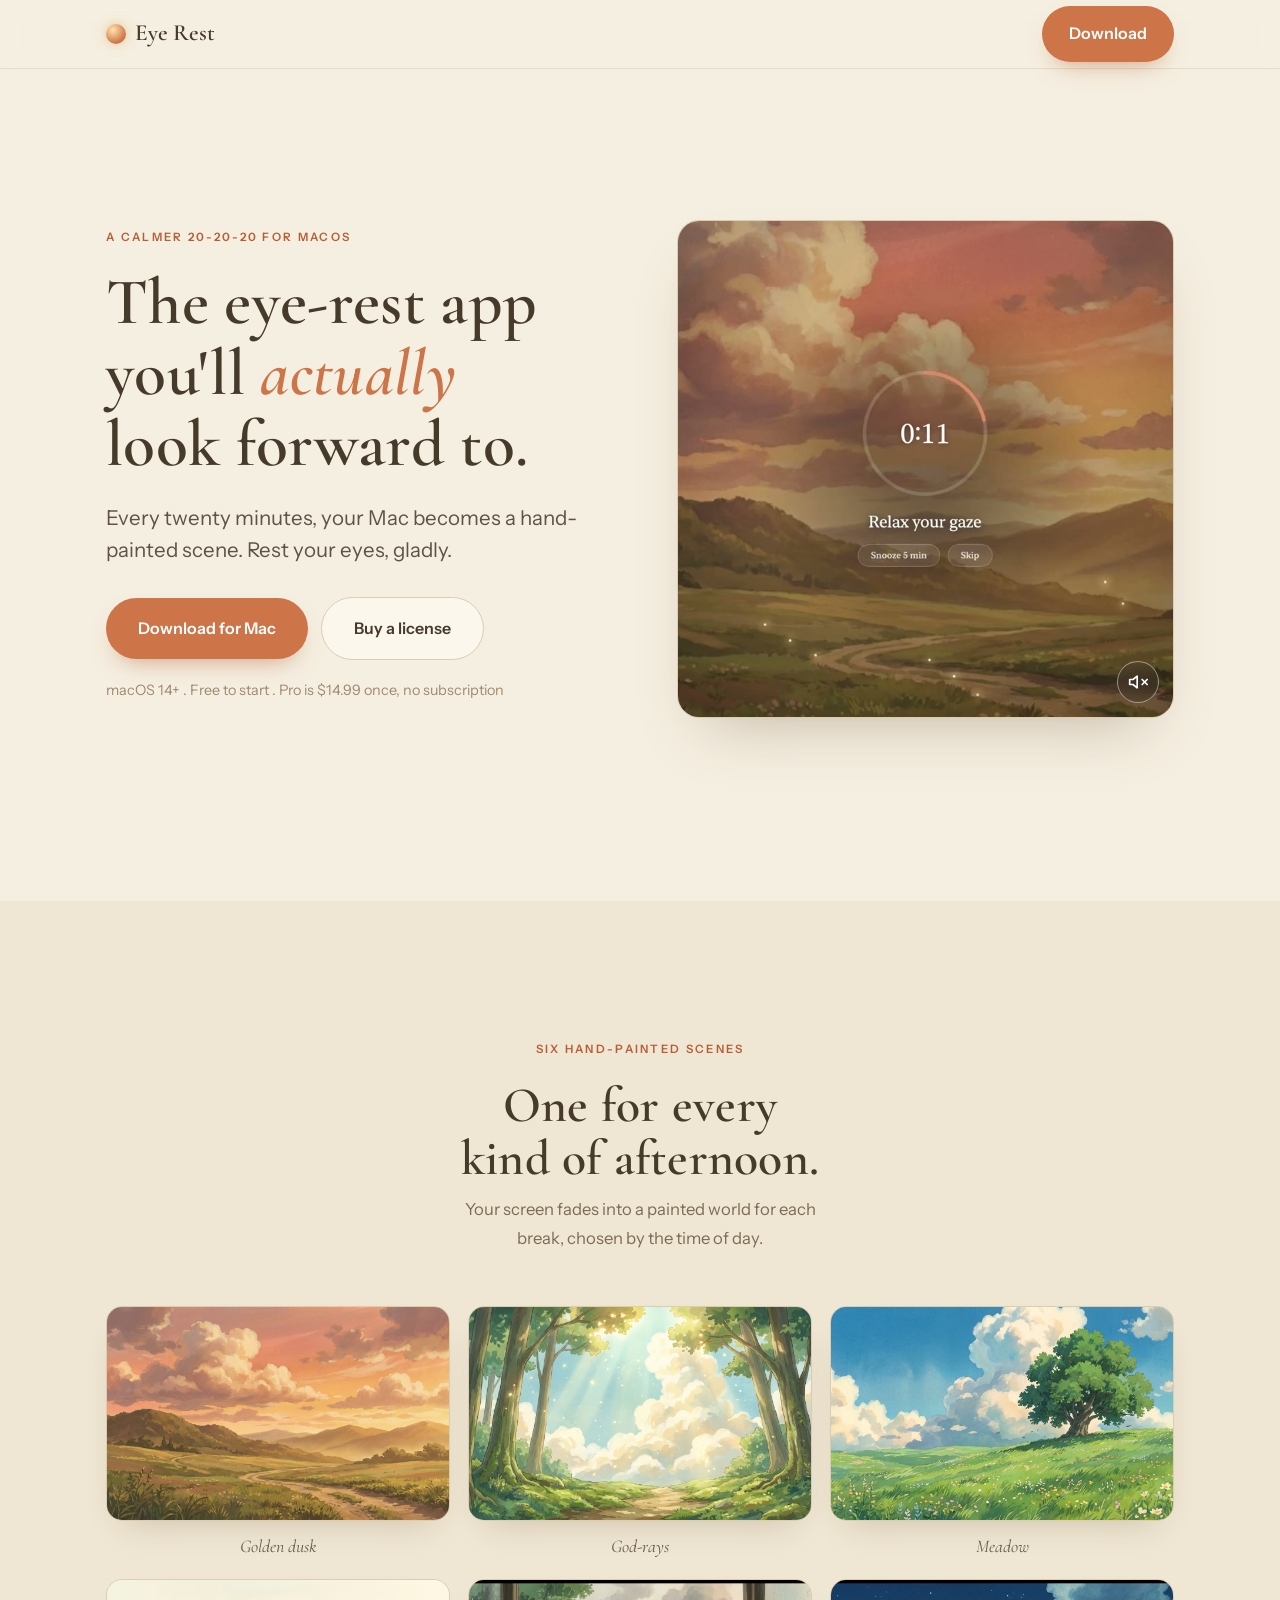
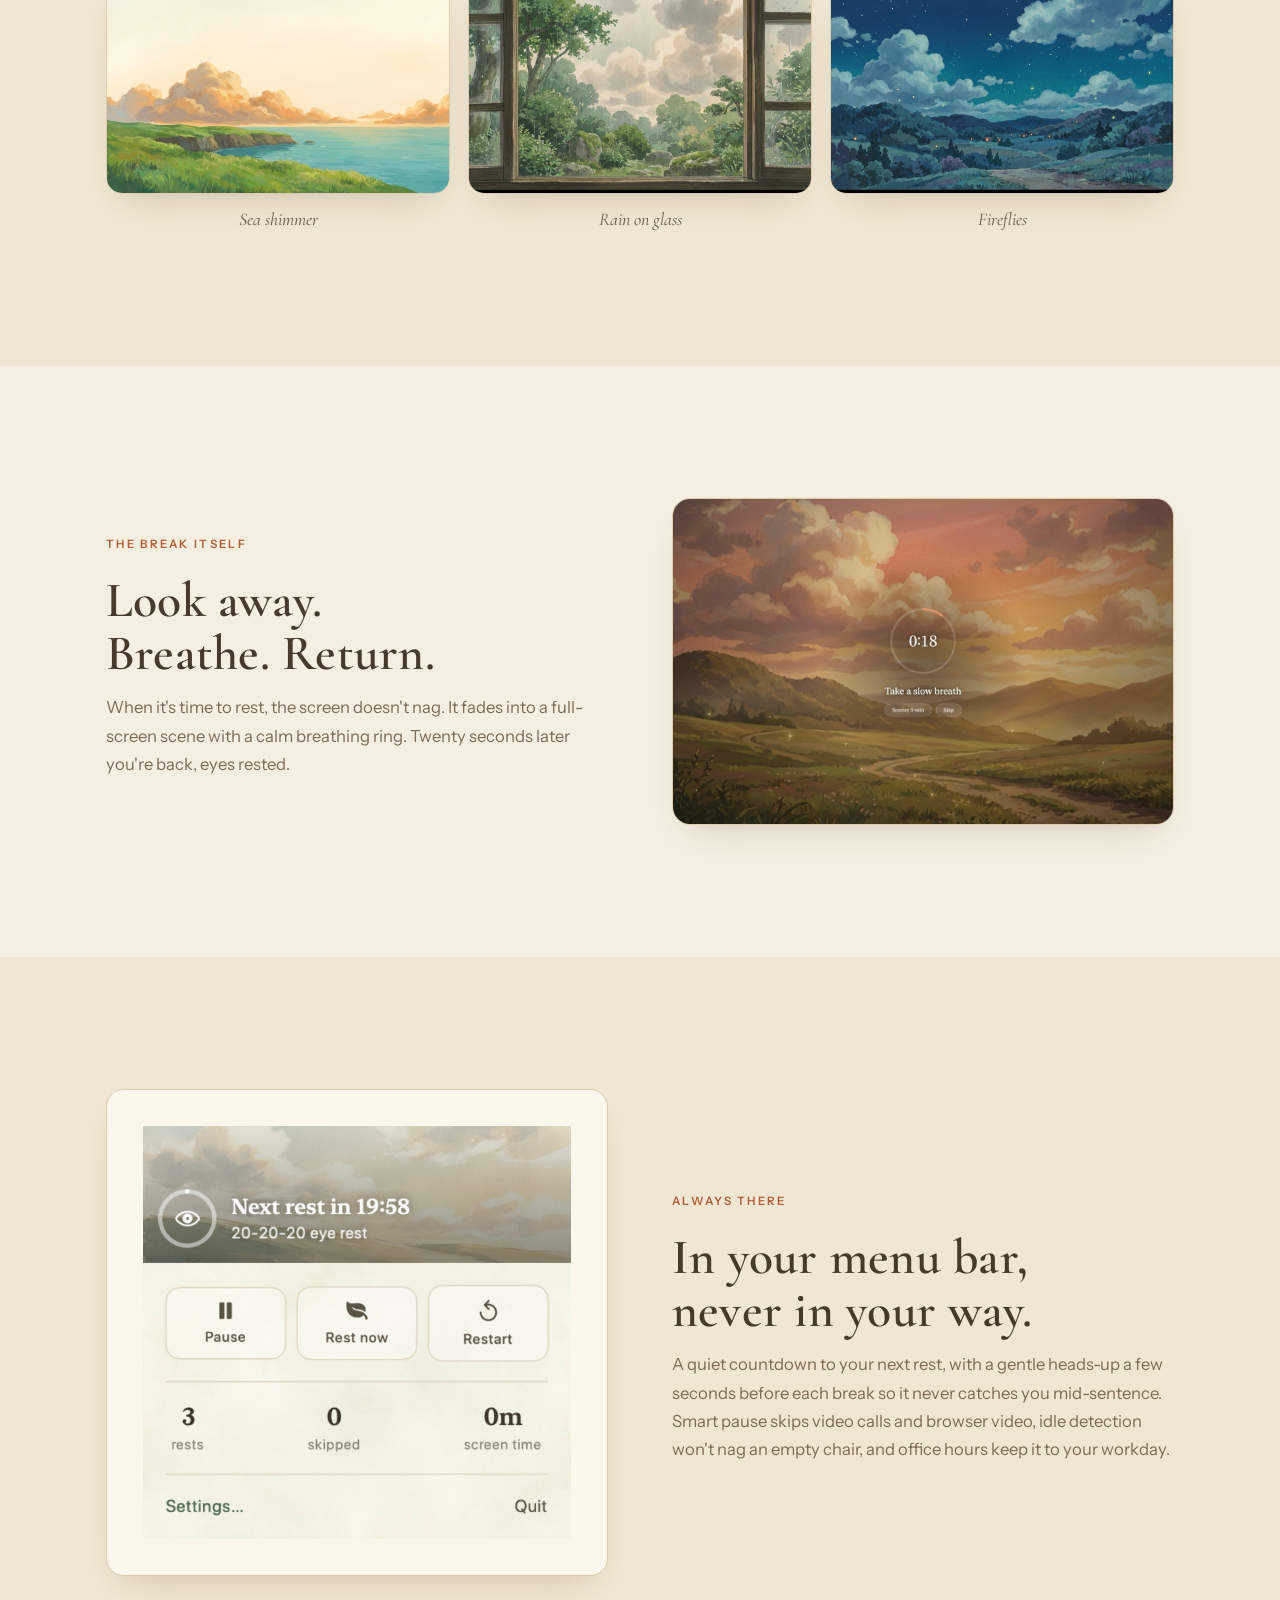
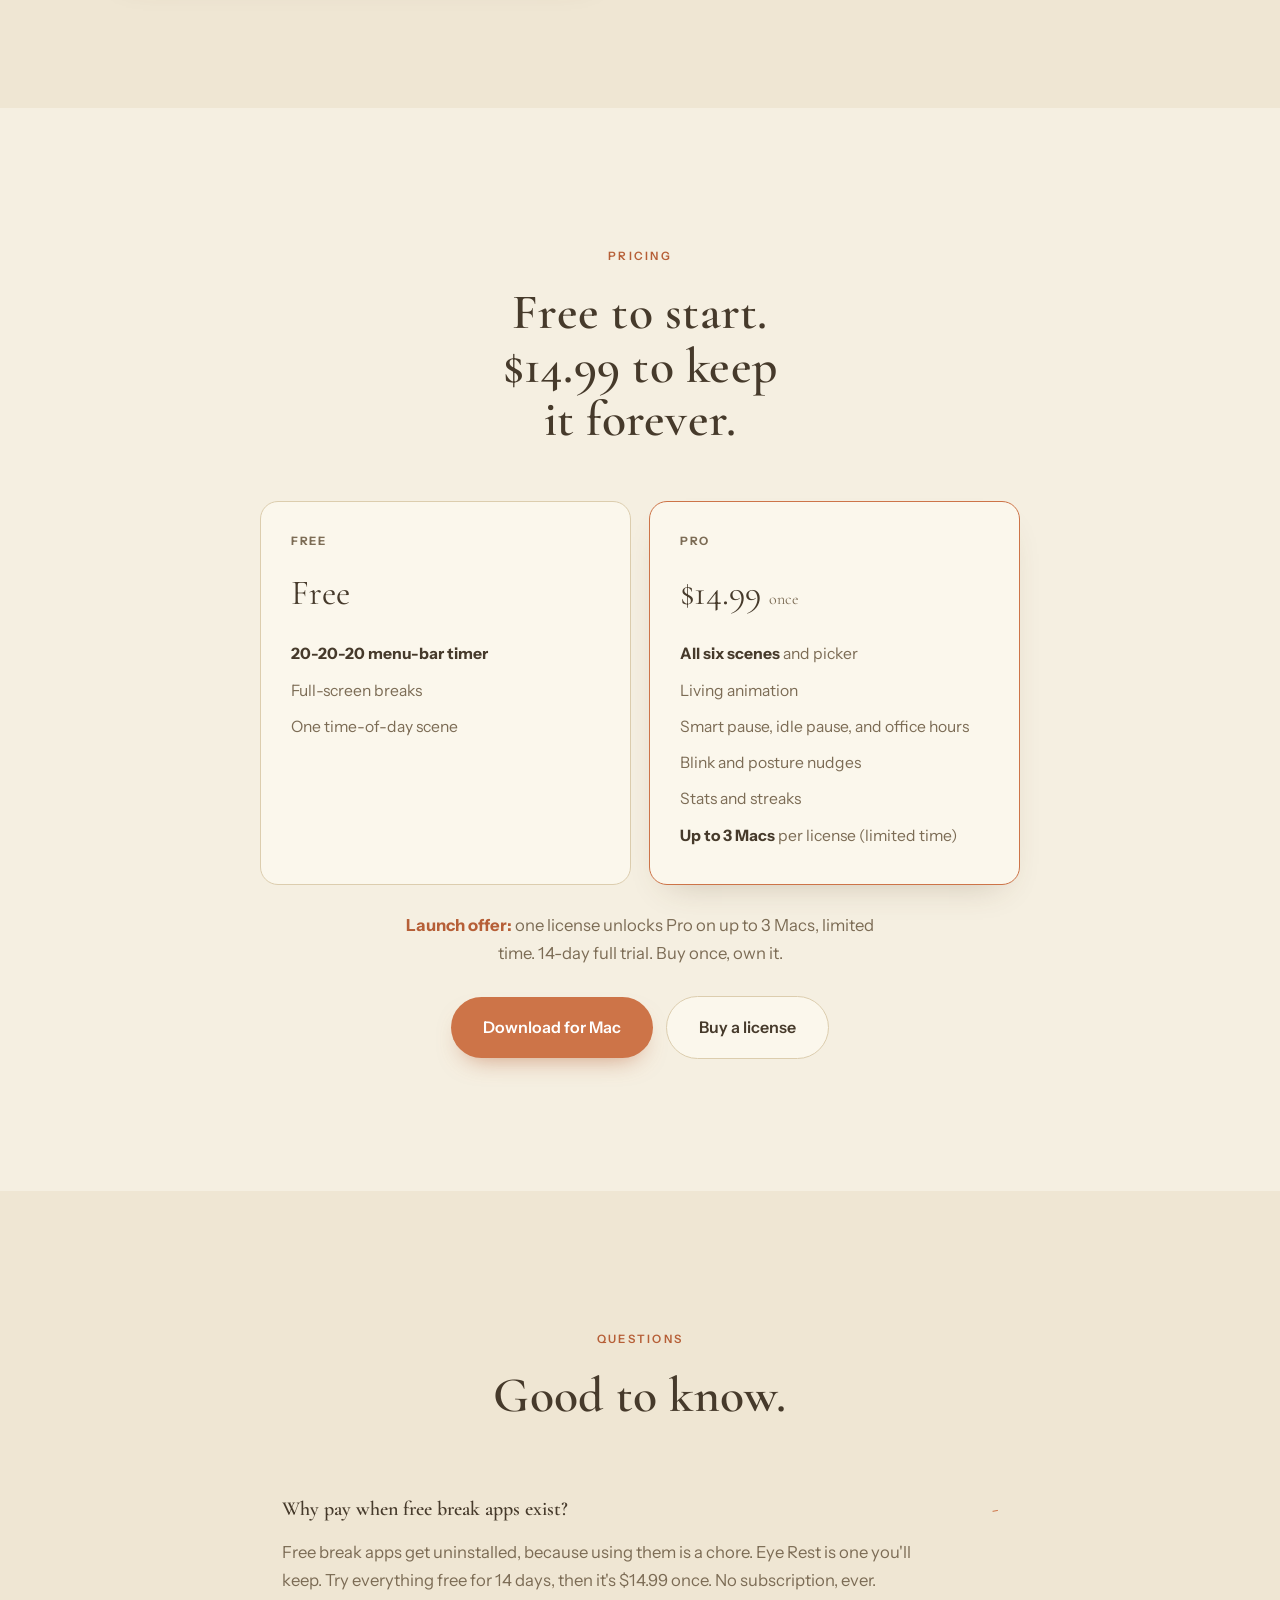
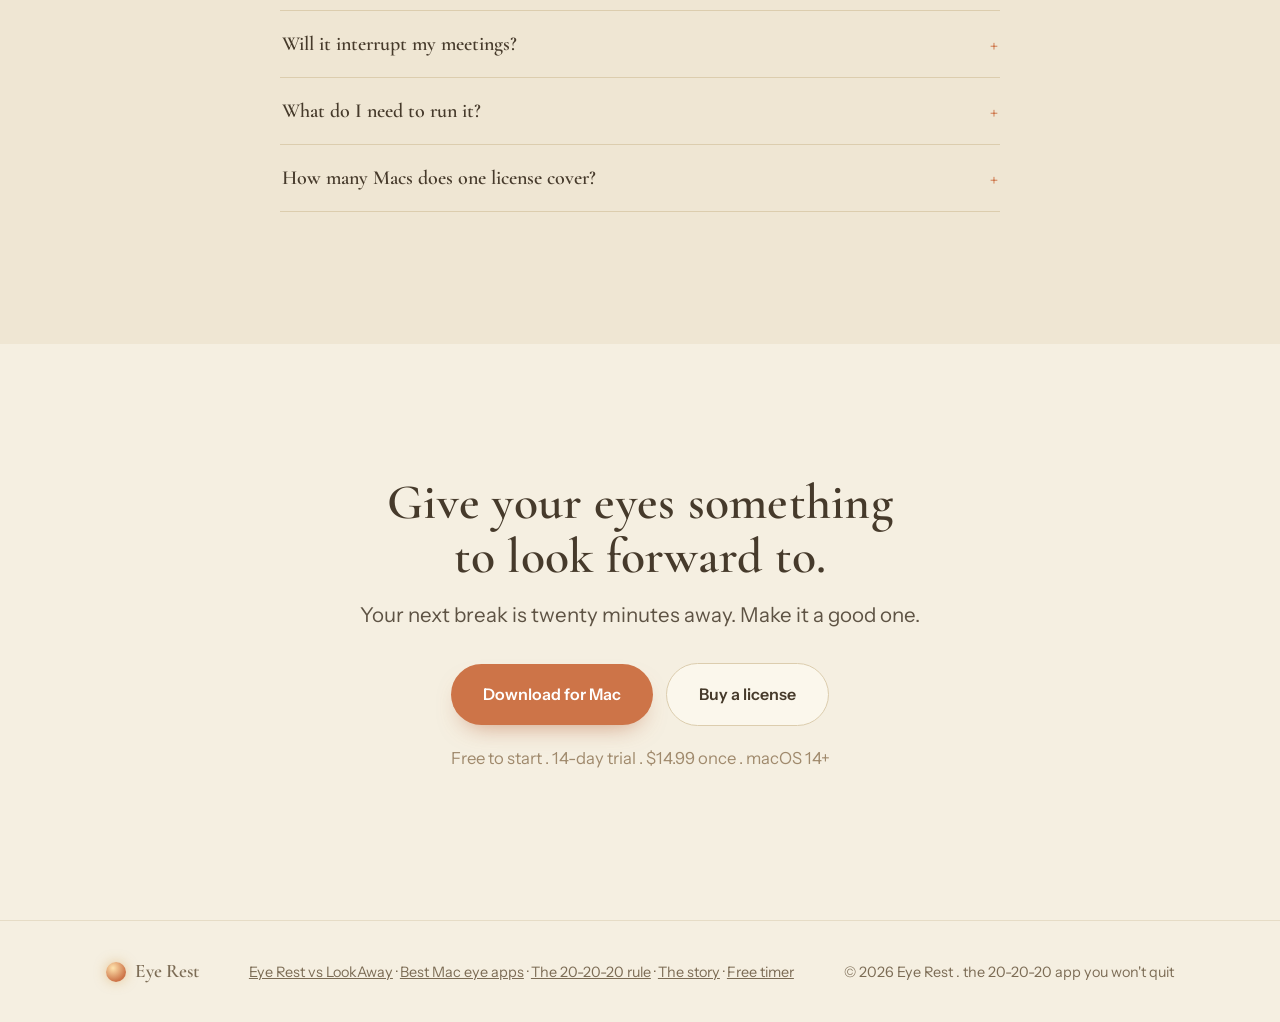
==== index.html @ 4c6e3a10 "Analytics: use Cloudflare edge-injected Web Analytics (drop manual beacon) eyesrest.app is proxied t" ====
<!doctype html>
<html lang="en">
<head>
<meta charset="utf-8">
<meta name="viewport" content="width=device-width, initial-scale=1">
<title>Eye Rest, a hand-painted eye-rest app for Mac</title>
<meta name="description" content="Eye Rest reminds you to rest your eyes with the 20-20-20 rule, and turns every break into a hand-painted scene you'll actually look forward to. Free to start, $14.99 once, macOS.">
<meta property="og:title" content="Eye Rest, the eye-rest app you'll actually look forward to">
<meta property="og:description" content="20-20-20 breaks that fade your Mac into a hand-painted scene. Free to start, macOS.">
<meta property="og:image" content="https://eyesrest.app/img/og/home.jpg">
<meta property="og:url" content="https://eyesrest.app/">
<meta property="og:type" content="website">
<link rel="canonical" href="https://eyesrest.app/">
<meta name="twitter:card" content="summary_large_image">
<meta name="twitter:title" content="Eye Rest, the eye-rest app you'll actually look forward to">
<meta name="twitter:description" content="20-20-20 breaks that fade your Mac into a hand-painted scene. Free to start, macOS.">
<meta name="twitter:image" content="https://eyesrest.app/img/og/home.jpg">
<meta name="theme-color" content="#f5efe1">
<link rel="icon" href="img/icon.jpg">
<link rel="preconnect" href="https://fonts.googleapis.com">
<link rel="preconnect" href="https://fonts.gstatic.com" crossorigin>
<link href="https://fonts.googleapis.com/css2?family=Cormorant+Garamond:ital,wght@0,500;0,600;1,500;1,600&family=Instrument+Sans:wght@400;500;600&display=swap" rel="stylesheet">
<script type="application/ld+json">
{
  "@context": "https://schema.org",
  "@type": "SoftwareApplication",
  "name": "Eye Rest",
  "applicationCategory": "HealthApplication",
  "operatingSystem": "macOS 14.0",
  "description": "A hand-painted macOS menu-bar app that enforces the 20-20-20 eye-rest rule with full-screen painterly break scenes.",
  "url": "https://eyesrest.app/",
  "image": "https://eyesrest.app/img/hero-cozy-coast.jpg",
  "offers": { "@type": "Offer", "price": "14.99", "priceCurrency": "USD" }
}
</script>
<script type="application/ld+json">
{
  "@context": "https://schema.org",
  "@type": "FAQPage",
  "mainEntity": [
    { "@type": "Question", "name": "Why pay when free break apps exist?", "acceptedAnswer": { "@type": "Answer", "text": "Free break apps get uninstalled, because using them is a chore. Eye Rest is one you'll keep. Try everything free for 14 days, then it's $14.99 once. No subscription, ever." } },
    { "@type": "Question", "name": "Will it interrupt my meetings?", "acceptedAnswer": { "@type": "Answer", "text": "No. A few seconds before any break you get a small heads-up, so you can finish your thought, skip, or snooze. Smart pause also skips your breaks during video calls and browser video, idle detection won't nag when you step away, and office hours keep it to your workday." } },
    { "@type": "Question", "name": "What do I need to run it?", "acceptedAnswer": { "@type": "Answer", "text": "macOS 14 or later. Eye Rest lives quietly in your menu bar." } },
    { "@type": "Question", "name": "How many Macs does one license cover?", "acceptedAnswer": { "@type": "Answer", "text": "Up to 3 Macs during the launch offer. You can free a seat any time from inside the app or your account." } }
  ]
}
</script>
<style>
/* Warm Studio-Ghibli storybook. Committed single light theme. Accent: terracotta. */
:root{
  --paper:#f5efe1; --paper-2:#efe6d3; --card:#fbf7ec;
  --ink:#463a2b; --ink-soft:#7c6c55; --faint:#a08a6d;
  --terra:#cd7448; --terra-2:#b65f37; --sage:#7f9a68; --gold:#d7a04d;
  --line:#e6dcc6; --line-2:#dccdae;
  --shadow:0 30px 60px -30px rgba(93,66,36,.35);
  --shadow-sm:0 16px 34px -20px rgba(93,66,36,.30);
  --ease:cubic-bezier(.22,.7,.28,1);
  --display:"Cormorant Garamond",Georgia,serif;
  --sans:"Instrument Sans",-apple-system,ui-sans-serif,system-ui,sans-serif;
}
*{box-sizing:border-box}
html{scroll-behavior:smooth}
body{margin:0;background:var(--paper);color:var(--ink);font-family:var(--sans);
  font-size:1.04rem;line-height:1.7;-webkit-font-smoothing:antialiased;overflow-x:hidden}
h1,h2,h3{font-family:var(--display);font-weight:600;line-height:1.08;margin:0;letter-spacing:.005em;text-wrap:balance}
h1{font-size:clamp(2.6rem,5.2vw,4.1rem)}
h2{font-size:clamp(2.1rem,4vw,3.1rem)}
h3{font-size:1.4rem;font-weight:600}
p{margin:0 0 1em;color:var(--ink-soft);max-width:60ch}
a{color:inherit}
.it{font-style:italic;color:var(--terra)}
:focus-visible{outline:2px solid var(--terra);outline-offset:3px;border-radius:8px}
.wrap{max-width:1180px;margin:0 auto;padding:0 clamp(22px,5vw,56px)}
section{padding:clamp(72px,11vw,132px) 0;position:relative}
.eyebrow{font-family:var(--sans);text-transform:uppercase;letter-spacing:.2em;font-size:.72rem;
  font-weight:600;color:var(--terra-2);margin-bottom:1.2rem;display:inline-block}
.lead{font-size:clamp(1.1rem,1.6vw,1.3rem);color:var(--ink);opacity:.86;line-height:1.55}
/* buttons */
.btn{display:inline-flex;align-items:center;justify-content:center;font-family:var(--sans);
  font-weight:600;font-size:1rem;white-space:nowrap;text-decoration:none;border:none;cursor:pointer;
  padding:.9rem 1.7rem;border-radius:100px;transition:transform .3s var(--ease),box-shadow .3s var(--ease),background .25s}
.btn.primary{background:var(--terra);color:#fff;box-shadow:0 12px 24px -12px rgba(182,95,55,.6)}
.btn.primary:hover{transform:translateY(-2px);background:var(--terra-2)}
.btn.ghost{background:var(--card);color:var(--ink);border:1.5px solid var(--line-2)}
.btn.ghost:hover{transform:translateY(-2px);border-color:var(--terra)}
.btn.big{padding:1.05rem 2rem}
.cta-row{display:flex;gap:.8rem;flex-wrap:wrap;align-items:center}
/* nav */
nav{position:sticky;top:0;z-index:50;background:color-mix(in srgb,var(--paper) 88%,transparent);
  backdrop-filter:blur(8px);border-bottom:1px solid var(--line)}
nav .wrap{display:flex;align-items:center;justify-content:space-between;height:68px}
.brand{font-family:var(--display);font-weight:600;font-size:1.45rem;display:flex;gap:.55rem;align-items:center;text-decoration:none}
.orb{width:20px;height:20px;border-radius:50%;flex:none;background:radial-gradient(circle at 35% 30%,#ffe3ad,var(--terra) 70%);box-shadow:0 0 12px rgba(215,160,77,.5)}
/* hero split */
.hero .wrap{display:grid;grid-template-columns:1.02fr 1fr;gap:clamp(32px,5vw,64px);align-items:center;
  min-height:calc(100dvh - 68px);padding-top:clamp(24px,4vw,40px);padding-bottom:clamp(40px,6vw,72px)}
.hero h1{margin-bottom:.2em}
.hero .lead{margin:1.4rem 0 2rem;max-width:36ch}
.hero-art{border-radius:22px;overflow:hidden;box-shadow:var(--shadow);border:1px solid var(--line-2);aspect-ratio:1/1;position:relative}
.hero-art img,.hero-art video{width:100%;height:100%;object-fit:cover;display:block}
.hero-art .hero-poster{position:absolute;inset:0;z-index:2;pointer-events:none;transition:opacity .4s ease}
.hero-art.playing .hero-poster{opacity:0}
@media (prefers-reduced-motion:reduce){.hero-art .hero-poster{transition:none}}
.snd{position:absolute;right:14px;bottom:14px;z-index:3;width:42px;height:42px;border-radius:50%;border:1px solid rgba(255,255,255,.45);background:rgba(70,58,43,.42);backdrop-filter:blur(6px);color:#fff;display:flex;align-items:center;justify-content:center;cursor:pointer;transition:background .25s var(--ease),transform .25s var(--ease)}
.snd:hover{background:rgba(70,58,43,.72);transform:translateY(-1px)}
.snd[aria-pressed="true"]{background:var(--terra);border-color:var(--terra)}
.eq{position:relative;display:flex;align-items:center;gap:3px;height:18px}
.eq i{width:3px;height:11px;background:currentColor;border-radius:2px}
.snd.playing .eq i{animation:eq .9s ease-in-out infinite}
.snd.playing .eq i:nth-child(2){animation-delay:.18s}
.snd.playing .eq i:nth-child(3){animation-delay:.36s}
.snd.playing .eq i:nth-child(4){animation-delay:.12s}
.snd:not(.playing) .eq{display:none}
.muted-ico{display:none;width:20px;height:20px}
.snd:not(.playing) .muted-ico{display:block}
@keyframes eq{0%,100%{height:4px}50%{height:16px}}
@media (prefers-reduced-motion:reduce){.snd.playing .eq i{animation:none;height:10px}}
.hero .note{font-size:.9rem;color:var(--faint);margin-top:1.1rem}
@media (max-width:860px){
  .hero .wrap{grid-template-columns:1fr;min-height:0;text-align:center;padding-top:48px}
  .hero .cta-row{justify-content:center}.hero .lead{margin-inline:auto}
  .hero-art{max-width:520px;margin:6px auto 0;aspect-ratio:1/1}
}
/* soft reveal */
.reveal{transition:opacity .9s var(--ease),transform .9s var(--ease)}
html.js .reveal{opacity:0;transform:translateY(24px)}
html.js .reveal.in{opacity:1;transform:none}
.alt{background:var(--paper-2)}
/* scenes gallery */
.gal-head{text-align:center;max-width:34ch;margin:0 auto clamp(36px,5vw,54px)}
.gallery{display:grid;grid-template-columns:repeat(3,1fr);gap:18px}
.scene{margin:0}
.scene .frame{border-radius:16px;overflow:hidden;aspect-ratio:16/10;box-shadow:var(--shadow-sm);border:1px solid var(--line-2)}
.scene img{width:100%;height:100%;object-fit:cover;display:block;transition:transform 1.1s var(--ease)}
.scene:hover img{transform:scale(1.05)}
.scene figcaption{font-family:var(--display);font-style:italic;font-size:1.12rem;color:var(--ink);opacity:.8;margin-top:.6rem;text-align:center}
@media (max-width:760px){.gallery{grid-template-columns:repeat(2,1fr)}}
@media (max-width:460px){.gallery{grid-template-columns:1fr}}
/* split feature */
.split{display:grid;grid-template-columns:1fr 1fr;gap:clamp(32px,5vw,64px);align-items:center}
.split.rev>div:first-child{order:2}
.feat-art{border-radius:18px;overflow:hidden;box-shadow:var(--shadow-sm);border:1px solid var(--line-2)}
.feat-art img{width:100%;height:auto;display:block}
.feat-art.pad{background:var(--card);padding:clamp(20px,3vw,36px)}
@media (max-width:820px){.split{grid-template-columns:1fr;gap:28px}.split.rev>div:first-child{order:0}}
/* pricing */
.plans{display:grid;grid-template-columns:1fr 1fr;gap:18px;max-width:760px;margin:0 auto}
.plan{background:var(--card);border:1px solid var(--line-2);border-radius:18px;padding:30px}
.plan.pro{border-color:var(--terra);box-shadow:var(--shadow-sm)}
.plan .tag{font-family:var(--sans);text-transform:uppercase;letter-spacing:.14em;font-size:.72rem;font-weight:700;color:var(--ink-soft)}
.plan .amt{font-family:var(--display);font-size:2.2rem;margin:.15em 0 .4em}
.plan ul{list-style:none;padding:0;margin:0;font-size:.98rem}
.plan li{padding:.3rem 0;color:var(--ink-soft)}.plan li b{color:var(--ink)}
.offer{text-align:center;margin:1.6rem auto 0;max-width:44ch;color:var(--ink-soft)}
.offer b{color:var(--terra-2)}
@media (max-width:560px){.plans{grid-template-columns:1fr}}
/* faq */
.faq{max-width:720px;margin:0 auto}
details{border-bottom:1px solid var(--line-2);padding:16px 2px}
summary{cursor:pointer;font-family:var(--display);font-size:1.25rem;font-weight:600;list-style:none;color:var(--ink)}
summary::-webkit-details-marker{display:none}
summary::after{content:"+";float:right;color:var(--terra);font-weight:600}
details[open] summary::after{content:"-"}
details p{margin:.7em 0 0}
/* final + footer */
.final{text-align:center}
.final .wrap{max-width:720px}
footer{border-top:1px solid var(--line);padding:34px 0;color:var(--ink-soft);font-size:.9rem}
footer .wrap{display:flex;justify-content:space-between;flex-wrap:wrap;gap:12px;align-items:center}
.center{text-align:center}
@media (prefers-reduced-motion:reduce){*{transition:none!important;scroll-behavior:auto!important}html.js .reveal{opacity:1;transform:none}}
</style>
<!-- site verification: paste tokens from Google Search Console + Bing Webmaster (URL-prefix, HTML-tag method). -->
<meta name="google-site-verification" content="GSC_TOKEN">
<meta name="msvalidate.01" content="BING_TOKEN">
</head>
<body>
<a class="btn ghost" href="#main" style="position:absolute;left:-9999px;top:8px" onfocus="this.style.left='16px'">Skip to content</a>
<nav><div class="wrap">
  <a class="brand" href="#top"><span class="orb" aria-hidden="true"></span> Eye Rest</a>
  <a class="btn primary" href="#get">Download</a>
</div></nav>

<main id="main">
<header class="hero" id="top"><div class="wrap">
  <div>
    <span class="eyebrow">A calmer 20-20-20 for macOS</span>
    <h1>The eye-rest app you'll <span class="it">actually</span> look forward to.</h1>
    <p class="lead">Every twenty minutes, your Mac becomes a hand-painted scene. Rest your eyes, gladly.</p>
    <div class="cta-row">
      <a class="btn primary big" href="https://github.com/hungranger/eyerest/releases/latest/download/EyeRest.dmg" target="_blank" rel="noopener">Download for Mac</a>
      <a class="btn ghost big" href="https://royvu.lemonsqueezy.com/checkout/buy/02646d40-5f4e-4179-986e-e8c8af4a0b8d" target="_blank" rel="noopener">Buy a license</a>
    </div>
    <p class="note">macOS 14+ . Free to start . Pro is $14.99 once, no subscription</p>
  </div>
  <div class="hero-art"><video id="heroVid" width="1280" height="720" autoplay muted loop playsinline webkit-playsinline preload="auto" aria-label="A hand-painted Eye Rest break scene, gently animated"></video><img class="hero-poster" src="img/meadow-loop-poster.jpg" width="1280" height="720" alt="An Eye Rest break: a hand-painted scene with the rest timer"><script>(function(){try{if(window.matchMedia&&matchMedia('(prefers-reduced-motion: reduce)').matches)return;var s=['meadow','night','dusk'][Math.floor(Math.random()*3)];window.heroScene=s;var p=document.querySelector('.hero-poster');if(p)p.src='img/'+s+'-loop-poster.jpg';var v=document.getElementById('heroVid');v.muted=true;v.defaultMuted=true;v.setAttribute('muted','');v.src='img/'+s+'-loop-720.mp4';}catch(e){}})();</script><button id="sndBtn" class="snd" type="button" aria-pressed="false" aria-label="Play ambient sound"><span class="eq" aria-hidden="true"><i></i><i></i><i></i><i></i></span><svg class="muted-ico" aria-hidden="true" viewBox="0 0 24 24" fill="none" stroke="currentColor" stroke-width="2" stroke-linecap="round" stroke-linejoin="round"><path d="M11 5 6 9H2v6h4l5 4z"/><line x1="23" y1="9" x2="17" y2="15"/><line x1="17" y1="9" x2="23" y2="15"/></svg></button><audio id="heroAud" loop preload="none"></audio></div>
</div></header>

<section class="alt"><div class="wrap">
  <div class="gal-head">
    <span class="eyebrow">Six hand-painted scenes</span>
    <h2>One for every kind of afternoon.</h2>
    <p style="margin-top:.6rem">Your screen fades into a painted world for each break, chosen by the time of day.</p>
  </div>
  <div class="gallery reveal">
    <figure class="scene"><div class="frame"><img src="img/real-dusk.jpg" width="1376" height="768" loading="lazy" alt="Golden dusk over rolling hills"></div><figcaption>Golden dusk</figcaption></figure>
    <figure class="scene"><div class="frame"><img src="img/real-forest.jpg" width="1376" height="768" loading="lazy" alt="Sunbeams through a forest"></div><figcaption>God-rays</figcaption></figure>
    <figure class="scene"><div class="frame"><img src="img/real-meadow.jpg" width="1376" height="768" loading="lazy" alt="A meadow with drifting clouds"></div><figcaption>Meadow</figcaption></figure>
    <figure class="scene"><div class="frame"><img src="img/real-coast.jpg" width="1376" height="768" loading="lazy" alt="Sea shimmer at golden hour"></div><figcaption>Sea shimmer</figcaption></figure>
    <figure class="scene"><div class="frame"><img src="img/real-rain.jpg" width="1376" height="768" loading="lazy" alt="Rain tracing down a window"></div><figcaption>Rain on glass</figcaption></figure>
    <figure class="scene"><div class="frame"><img src="img/real-night.jpg" width="1376" height="768" loading="lazy" alt="Fireflies over a village at night"></div><figcaption>Fireflies</figcaption></figure>
  </div>
</div></section>

<section><div class="wrap split reveal">
  <div>
    <span class="eyebrow">The break itself</span>
    <h2>Look away. Breathe. Return.</h2>
    <p style="margin-top:.8rem">When it's time to rest, the screen doesn't nag. It fades into a full-screen scene with a calm breathing ring. Twenty seconds later you're back, eyes rested.</p>
  </div>
  <div class="feat-art"><img src="img/break-dusk.jpg" width="3024" height="1964" loading="lazy" alt="An Eye Rest break: a painted dusk landscape with a breathing-ring countdown and the words take a slow breath"></div>
</div></section>

<section class="alt"><div class="wrap split rev reveal">
  <div>
    <span class="eyebrow">Always there</span>
    <h2>In your menu bar, never in your way.</h2>
    <p style="margin-top:.8rem">A quiet countdown to your next rest, with a gentle heads-up a few seconds before each break so it never catches you mid-sentence. Smart pause skips video calls and browser video, idle detection won't nag an empty chair, and office hours keep it to your workday.</p>
  </div>
  <div class="feat-art pad"><img src="img/menubar.jpg" width="600" height="580" loading="lazy" alt="Eye Rest menu-bar popover showing the countdown to the next rest, with pause and rest-now controls and a streak"></div>
</div></section>

<section id="get"><div class="wrap">
  <div class="gal-head"><span class="eyebrow">Pricing</span><h2>Free to start. $14.99 to keep it forever.</h2></div>
  <div class="plans reveal">
    <div class="plan"><p class="tag">Free</p><div class="amt">Free</div>
      <ul><li><b>20-20-20 menu-bar timer</b></li><li>Full-screen breaks</li><li>One time-of-day scene</li></ul></div>
    <div class="plan pro"><p class="tag">Pro</p><div class="amt">$14.99 <span style="font-size:1rem;color:var(--ink-soft)">once</span></div>
      <ul><li><b>All six scenes</b> and picker</li><li>Living animation</li><li>Smart pause, idle pause, and office hours</li><li>Blink and posture nudges</li><li>Stats and streaks</li><li><b>Up to 3 Macs</b> per license (limited time)</li></ul></div>
  </div>
  <p class="offer"><b>Launch offer:</b> one license unlocks Pro on up to 3 Macs, limited time. 14-day full trial. Buy once, own it.</p>
  <div class="cta-row center" style="justify-content:center;margin-top:1.8rem">
    <a class="btn primary big" href="https://github.com/hungranger/eyerest/releases/latest/download/EyeRest.dmg" target="_blank" rel="noopener">Download for Mac</a>
    <a class="btn ghost big" href="https://royvu.lemonsqueezy.com/checkout/buy/02646d40-5f4e-4179-986e-e8c8af4a0b8d" target="_blank" rel="noopener">Buy a license</a>
  </div>
</div></section>

<section class="alt"><div class="wrap">
  <div class="gal-head"><span class="eyebrow">Questions</span><h2>Good to know.</h2></div>
  <div class="faq reveal">
    <details open><summary>Why pay when free break apps exist?</summary><p>Free break apps get uninstalled, because using them is a chore. Eye Rest is one you'll keep. Try everything free for 14 days, then it's $14.99 once. No subscription, ever.</p></details>
    <details><summary>Will it interrupt my meetings?</summary><p>No. A few seconds before any break you get a small heads-up, so you can finish your thought, skip, or snooze. Smart pause also skips your breaks during video calls and browser video, idle detection won't nag when you step away, and office hours keep it to your workday.</p></details>
    <details><summary>What do I need to run it?</summary><p>macOS 14 or later. Eye Rest lives quietly in your menu bar.</p></details>
    <details><summary>How many Macs does one license cover?</summary><p>Up to 3 Macs during the launch offer. You can free a seat any time from inside the app or your account.</p></details>
  </div>
</div></section>

<section class="final"><div class="wrap reveal">
  <h2>Give your eyes something to look forward to.</h2>
  <p class="lead" style="margin:1rem auto 2rem;max-width:40ch">Your next break is twenty minutes away. Make it a good one.</p>
  <div class="cta-row" style="justify-content:center">
    <a class="btn primary big" href="https://github.com/hungranger/eyerest/releases/latest/download/EyeRest.dmg" target="_blank" rel="noopener">Download for Mac</a>
    <a class="btn ghost big" href="https://royvu.lemonsqueezy.com/checkout/buy/02646d40-5f4e-4179-986e-e8c8af4a0b8d" target="_blank" rel="noopener">Buy a license</a>
  </div>
  <p class="note" style="color:var(--faint);margin-top:1.1rem">Free to start . 14-day trial . $14.99 once . macOS 14+</p>
</div></section>
</main>

<footer><div class="wrap">
  <span class="brand" style="font-size:1.2rem"><span class="orb" aria-hidden="true"></span> Eye Rest</span>
  <span class="foot-links"><a href="vs-lookaway.html">Eye Rest vs LookAway</a> · <a href="best-mac-eye-strain-apps.html">Best Mac eye apps</a> · <a href="20-20-20-rule.html">The 20-20-20 rule</a> · <a href="story.html">The story</a> · <a href="timer.html">Free timer</a></span>
  <span>© 2026 Eye Rest . the 20-20-20 app you won't quit</span>
</div></footer>

<script>
(function(){
  document.documentElement.classList.add('js');
  try{
    var io=new IntersectionObserver(function(es){es.forEach(function(e){if(e.isIntersecting){e.target.classList.add('in');io.unobserve(e.target)}})},{threshold:.12,rootMargin:'0px 0px -6% 0px'});
    document.querySelectorAll('.reveal').forEach(function(el){io.observe(el)});
  }catch(e){document.querySelectorAll('.reveal').forEach(function(el){el.classList.add('in')})}
  try{
    var pick=window.heroScene||['meadow','night','dusk'][Math.floor(Math.random()*3)];
    var hv=document.getElementById('heroVid');
    if(hv&&hv.getAttribute('src')){
      var art=hv.parentNode;
      var reveal=function(){if(art)art.classList.add('playing')};
      if(hv.readyState>=2)reveal();
      hv.addEventListener('loadeddata',reveal,{once:true});
      hv.addEventListener('canplay',reveal,{once:true});
      hv.addEventListener('playing',reveal,{once:true});
      var play=function(){var pv=hv.play();if(pv&&pv.catch)pv.catch(function(){})};
      play();hv.addEventListener('loadeddata',play,{once:true});
      if('IntersectionObserver' in window){
        var iop=new IntersectionObserver(function(es){es.forEach(function(e){if(e.isIntersecting)play()})},{threshold:.1});
        iop.observe(hv);
      }
    }
    var btn=document.getElementById('sndBtn'),aud=document.getElementById('heroAud');
    var on=false,muted=false,fade;
    function setIcon(){if(!btn)return;btn.classList.toggle('playing',on);btn.setAttribute('aria-pressed',on?'true':'false');btn.setAttribute('aria-label',on?'Mute ambient sound':'Play ambient sound');}
    function turnOn(){if(!aud)return;if(!aud.getAttribute('src'))aud.setAttribute('src','audio/'+pick+'.mp3');aud.loop=true;aud.volume=0;var pr=aud.play();on=true;setIcon();clearInterval(fade);var v=0;fade=setInterval(function(){v=Math.min(0.8,v+0.05);aud.volume=v;if(v>=0.8)clearInterval(fade)},70);return pr;}
    function turnOff(){clearInterval(fade);if(aud)aud.pause();on=false;setIcon();}
    setIcon();
    if(btn)btn.addEventListener('click',function(){if(on){muted=true;turnOff();}else{muted=false;turnOn();}});
    if(aud){var pr=turnOn();if(pr&&pr['catch'])pr['catch'](function(){turnOff();});}
  }catch(e){}
})();
</script>
</body>
</html>
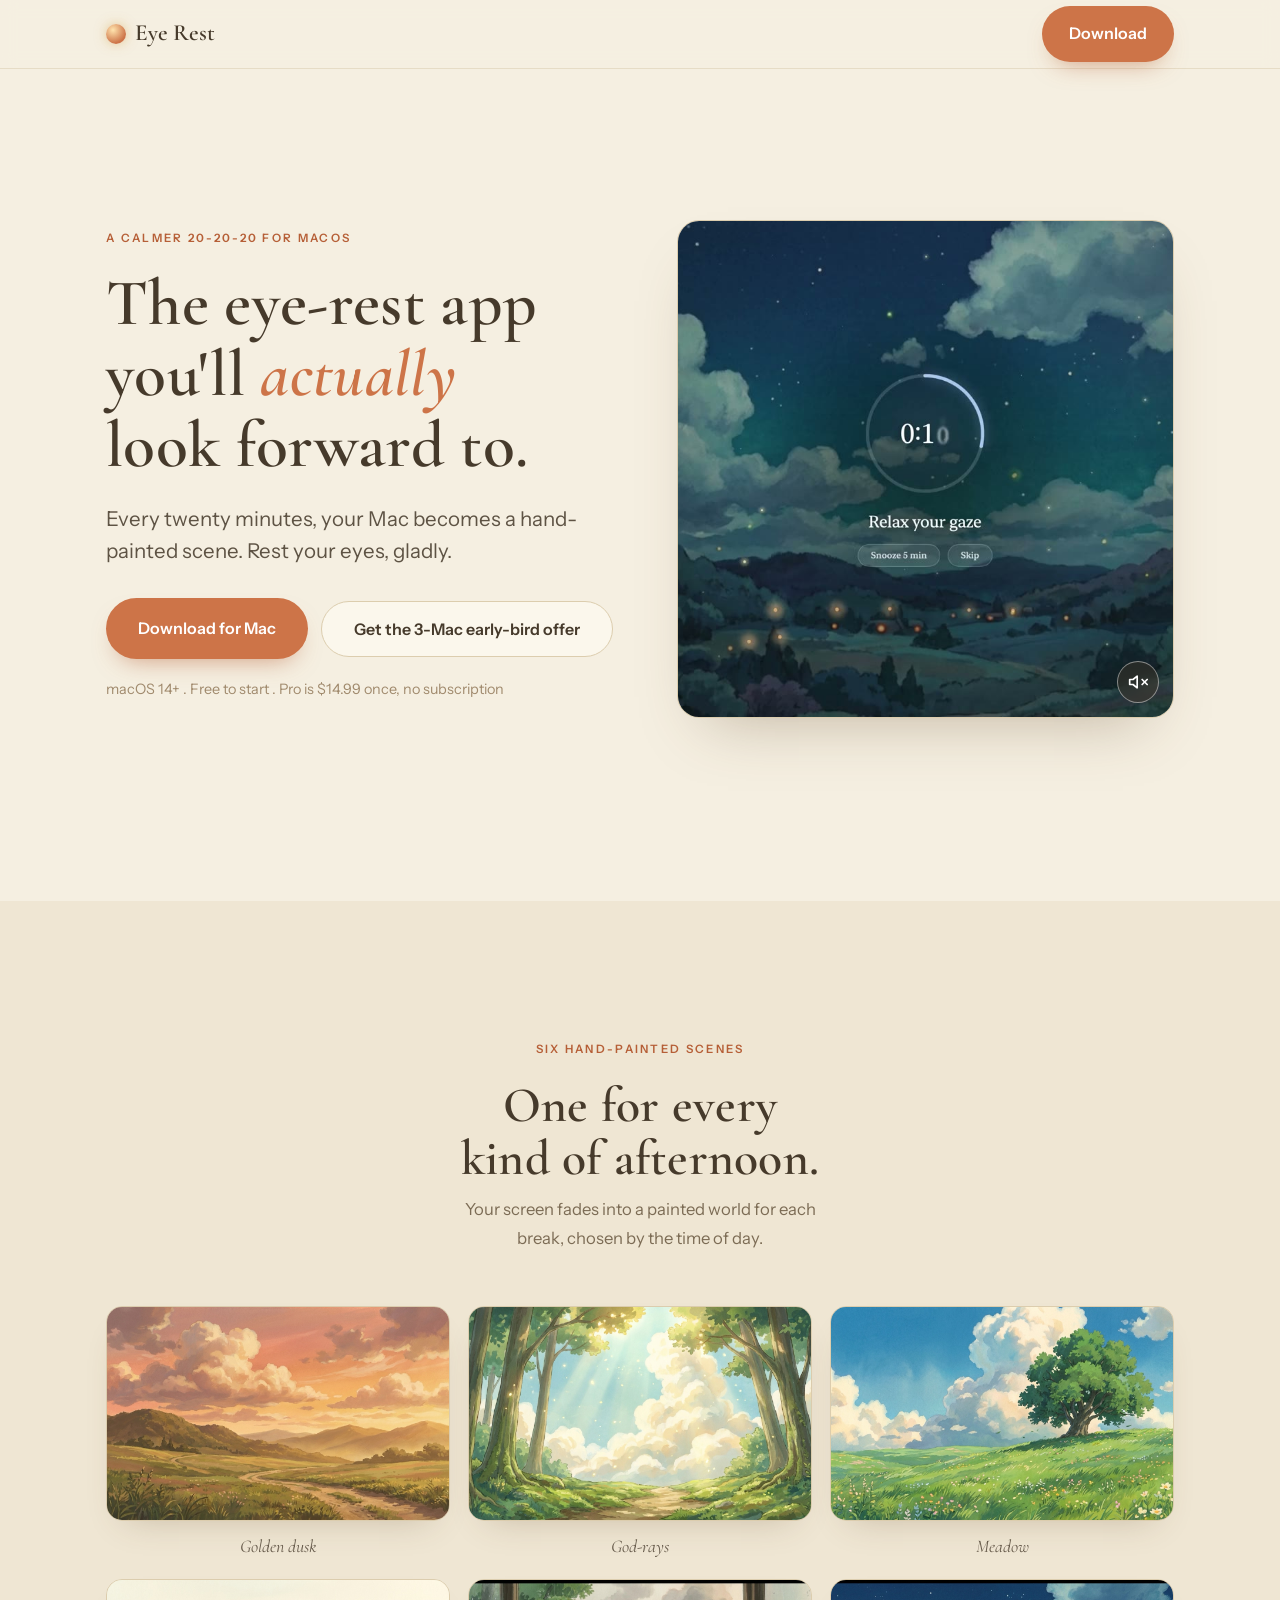
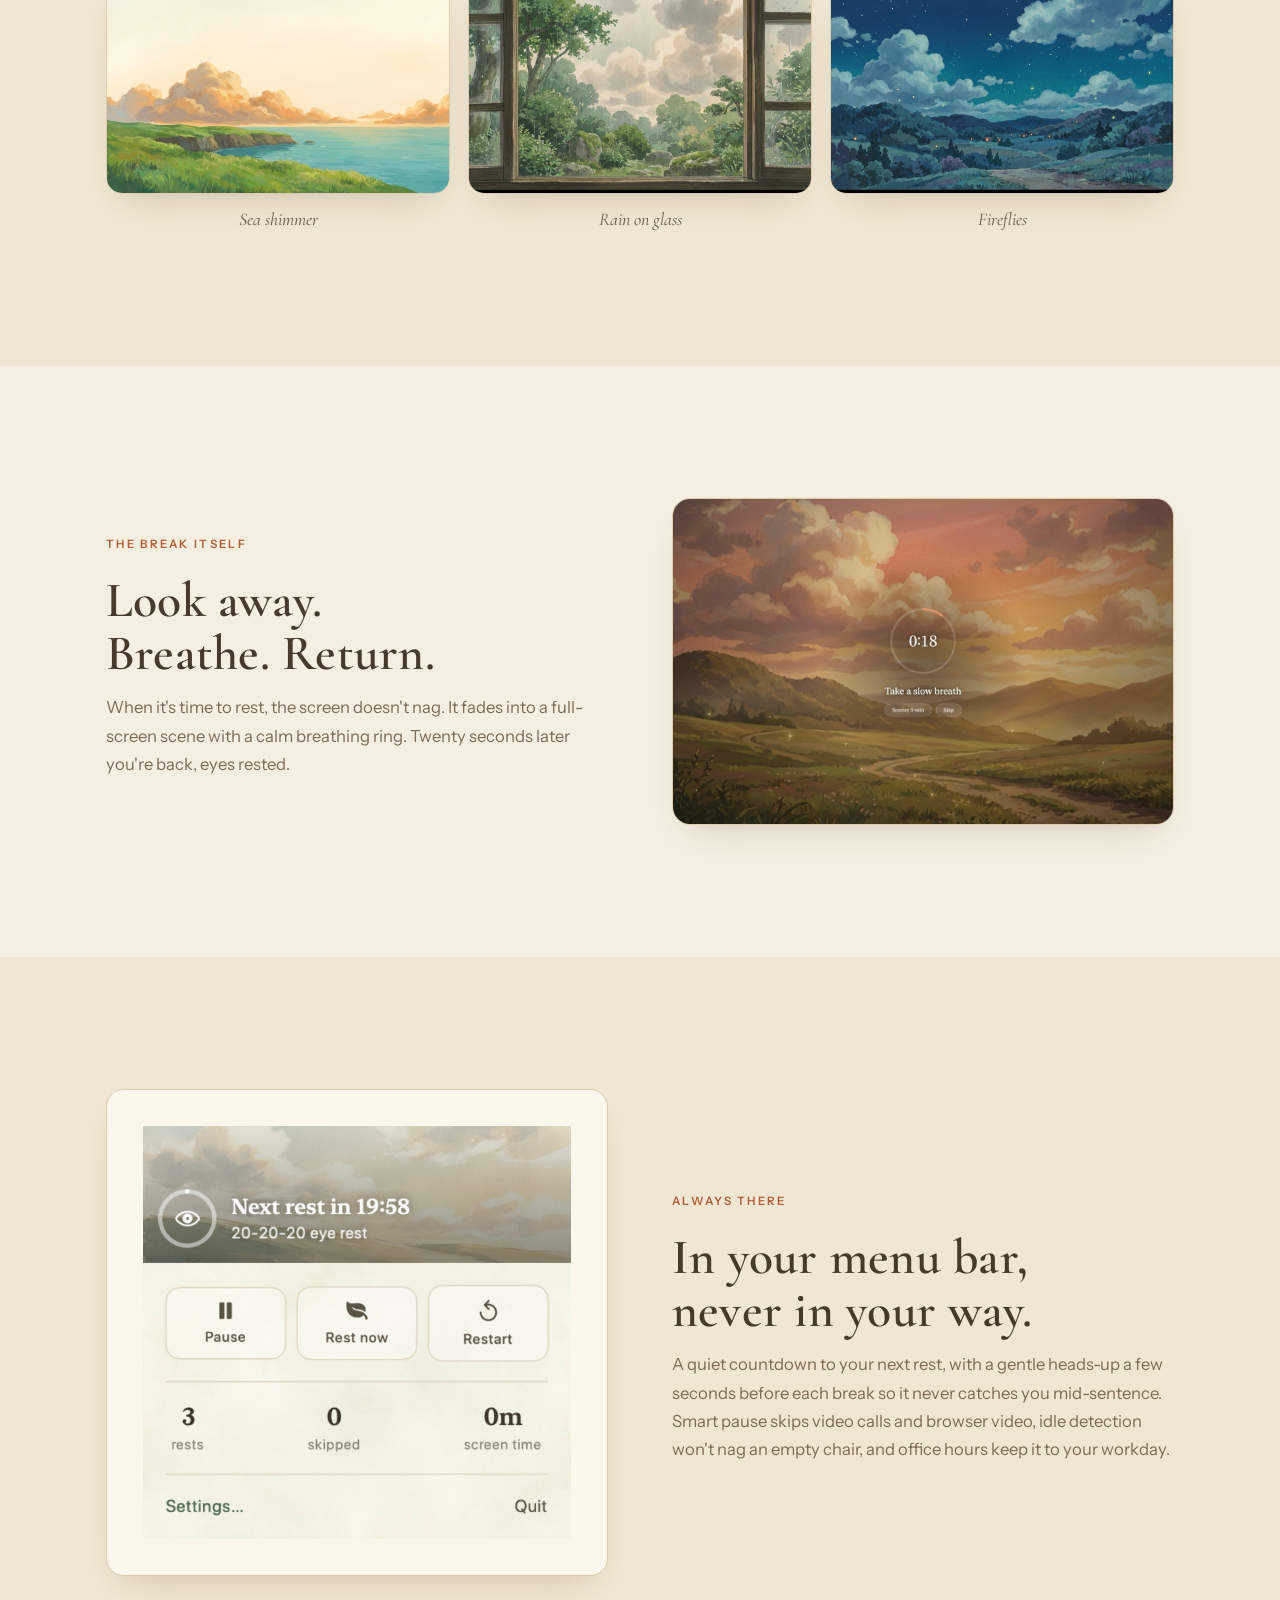
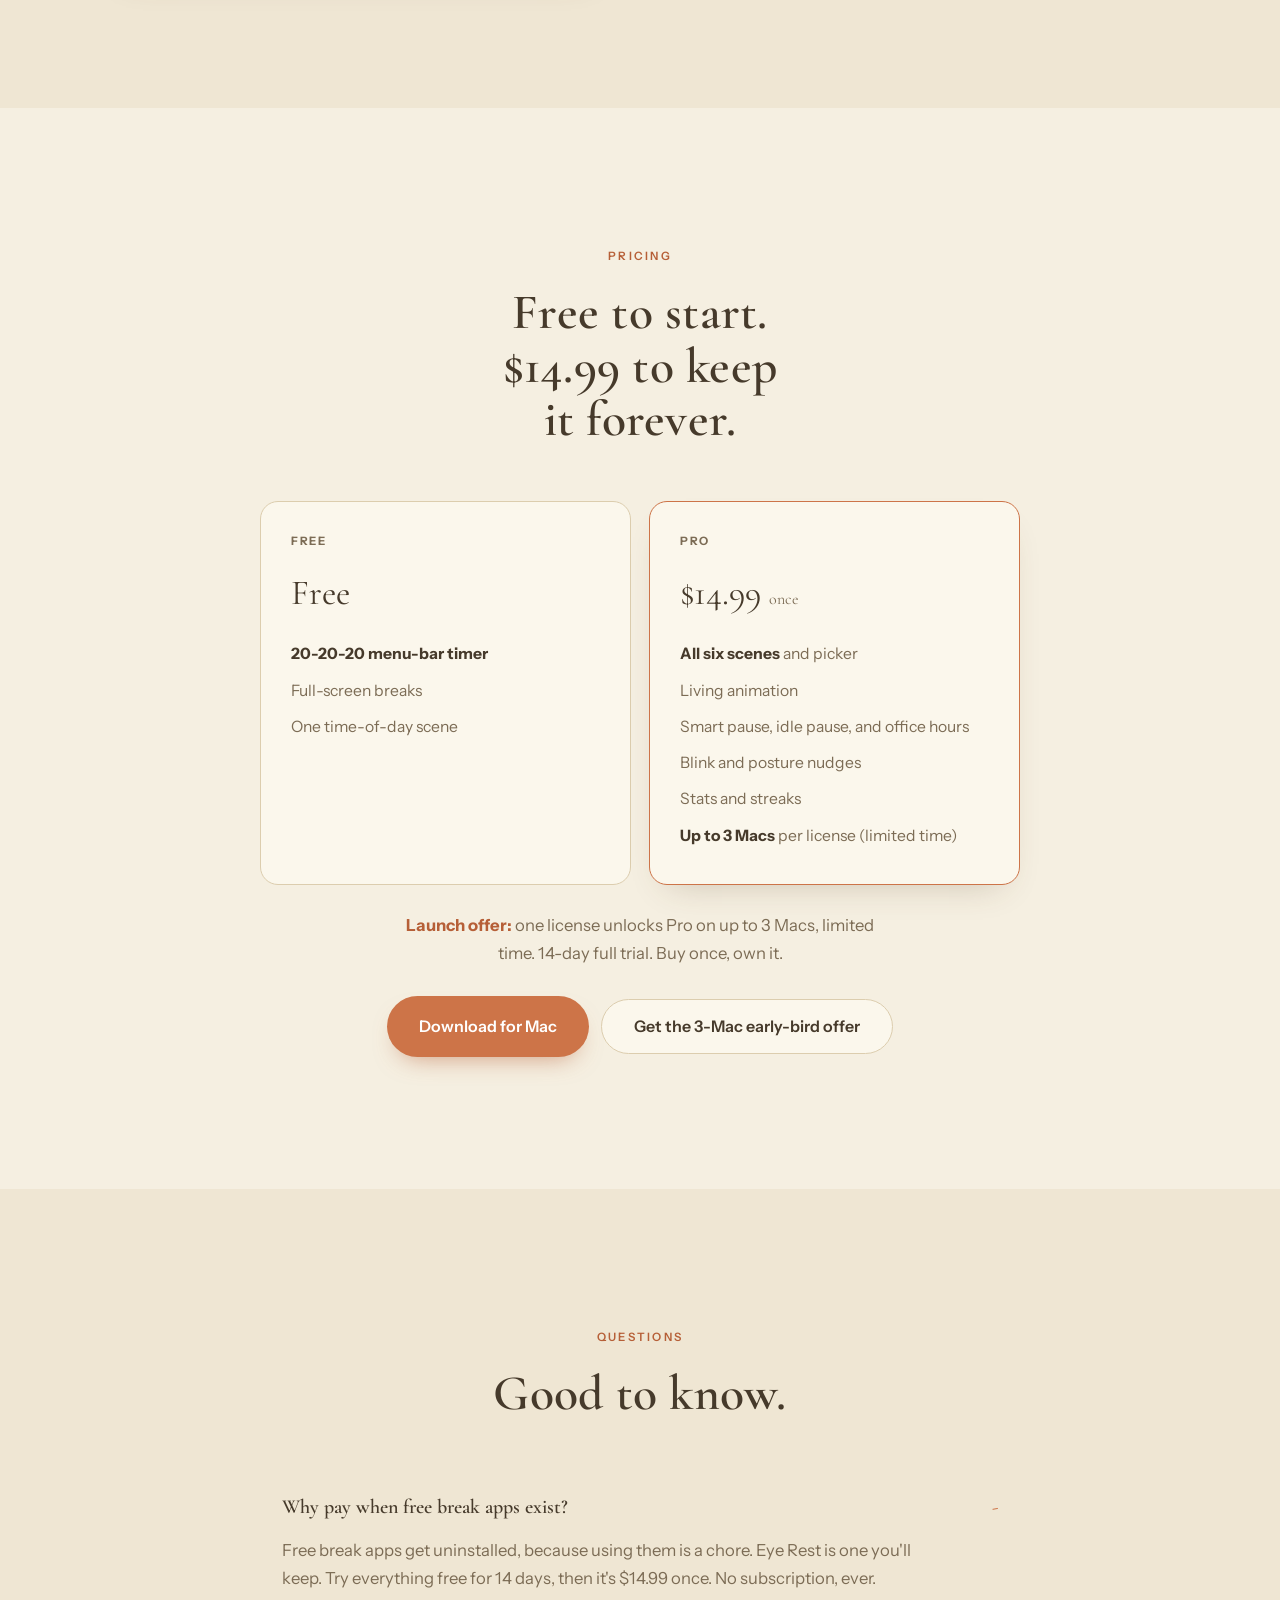
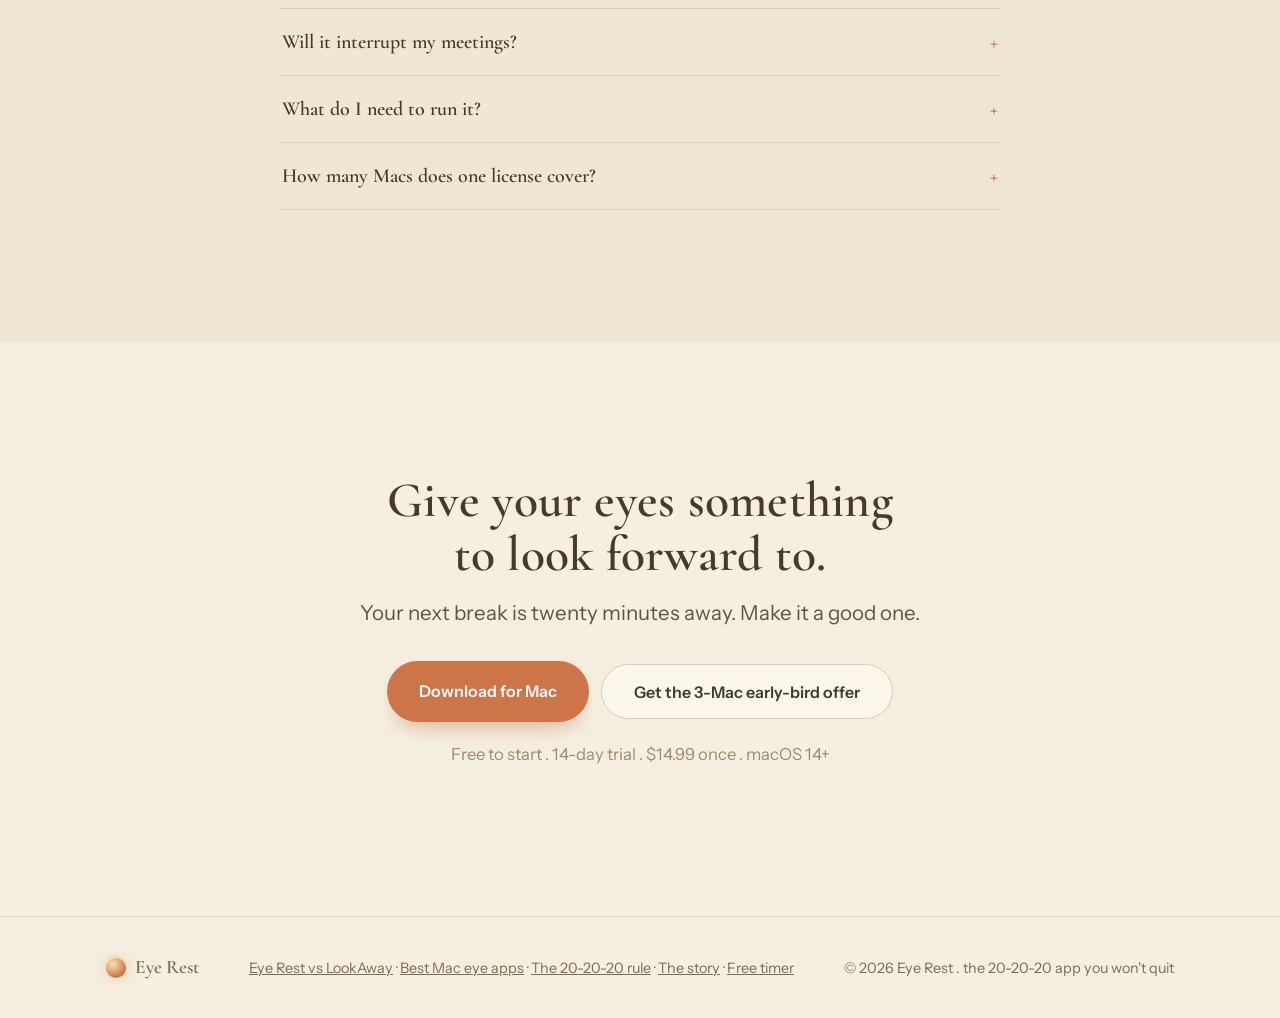
==== commit 9d61f50f: "Landing: early-bird waitlist popup wired to Loops (CTA opens modal)" ====
--- a/index.html
+++ b/index.html
@@ -169,6 +169,27 @@
 footer .wrap{display:flex;justify-content:space-between;flex-wrap:wrap;gap:12px;align-items:center}
 .center{text-align:center}
 @media (prefers-reduced-motion:reduce){*{transition:none!important;scroll-behavior:auto!important}html.js .reveal{opacity:1;transform:none}}
+/* early-bird waitlist popup */
+.waitlist{display:flex;gap:.6rem;flex-wrap:wrap;align-items:center;max-width:540px;margin:1.3rem auto 0}
+.waitlist input{flex:1 1 240px;min-width:0;padding:1.05rem 1.1rem;font:inherit;color:var(--ink);background:var(--card);border:1.5px solid var(--line-2);border-radius:14px;outline:none;transition:border-color .15s}
+.waitlist input::placeholder{color:var(--faint)}
+.waitlist input:focus{border-color:var(--terra)}
+.wl-msg{text-align:center;margin:1.1rem auto 0;max-width:540px;font-weight:600;color:var(--terra)}
+.wl-modal[hidden]{display:none}
+.wl-modal{position:fixed;inset:0;z-index:100;display:flex;align-items:center;justify-content:center;padding:20px}
+.wl-backdrop{position:absolute;inset:0;background:rgba(40,30,20,.55);backdrop-filter:blur(3px)}
+.wl-dialog{position:relative;z-index:1;width:100%;max-width:440px;background:var(--card);border:1px solid var(--line-2);border-radius:20px;padding:34px 30px 28px;box-shadow:0 30px 60px -20px rgba(40,30,20,.5);animation:wlin .2s ease}
+@keyframes wlin{from{opacity:0;transform:translateY(10px)}to{opacity:1;transform:none}}
+.wl-dialog h2{margin:.4rem 0 .5rem}
+.wl-x{position:absolute;top:10px;right:14px;background:none;border:0;font-size:1.9rem;line-height:1;color:var(--ink-soft);cursor:pointer;padding:4px 8px}
+.wl-x:hover{color:var(--terra)}
+.wl-list{margin:.9rem 0 1.2rem;padding-left:1.15rem;color:var(--ink-soft)}
+.wl-list li{margin:.4rem 0}.wl-list b{color:var(--ink)}
+.wl-modal .waitlist{margin-top:.2rem;max-width:none}
+.wl-modal .waitlist input{flex:1 1 100%}
+.wl-modal .waitlist .btn{width:100%}
+.wl-fine{font-size:.82rem;color:var(--faint);text-align:center;margin:.9rem 0 0}
+@media (prefers-reduced-motion:reduce){.wl-dialog{animation:none}}
 </style>
 <!-- site verification: paste tokens from Google Search Console + Bing Webmaster (URL-prefix, HTML-tag method). -->
 <meta name="google-site-verification" content="GSC_TOKEN">
@@ -189,7 +210,7 @@
     <p class="lead">Every twenty minutes, your Mac becomes a hand-painted scene. Rest your eyes, gladly.</p>
     <div class="cta-row">
       <a class="btn primary big" href="https://github.com/hungranger/eyerest/releases/latest/download/EyeRest.dmg" target="_blank" rel="noopener">Download for Mac</a>
-      <a class="btn ghost big" href="https://royvu.lemonsqueezy.com/checkout/buy/02646d40-5f4e-4179-986e-e8c8af4a0b8d" target="_blank" rel="noopener">Buy a license</a>
+      <button class="btn ghost big" type="button" data-waitlist>Get the 3-Mac early-bird offer</button>
     </div>
     <p class="note">macOS 14+ . Free to start . Pro is $14.99 once, no subscription</p>
   </div>
@@ -241,7 +262,7 @@
   <p class="offer"><b>Launch offer:</b> one license unlocks Pro on up to 3 Macs, limited time. 14-day full trial. Buy once, own it.</p>
   <div class="cta-row center" style="justify-content:center;margin-top:1.8rem">
     <a class="btn primary big" href="https://github.com/hungranger/eyerest/releases/latest/download/EyeRest.dmg" target="_blank" rel="noopener">Download for Mac</a>
-    <a class="btn ghost big" href="https://royvu.lemonsqueezy.com/checkout/buy/02646d40-5f4e-4179-986e-e8c8af4a0b8d" target="_blank" rel="noopener">Buy a license</a>
+    <button class="btn ghost big" type="button" data-waitlist>Get the 3-Mac early-bird offer</button>
   </div>
 </div></section>
 
@@ -260,10 +281,49 @@
   <p class="lead" style="margin:1rem auto 2rem;max-width:40ch">Your next break is twenty minutes away. Make it a good one.</p>
   <div class="cta-row" style="justify-content:center">
     <a class="btn primary big" href="https://github.com/hungranger/eyerest/releases/latest/download/EyeRest.dmg" target="_blank" rel="noopener">Download for Mac</a>
-    <a class="btn ghost big" href="https://royvu.lemonsqueezy.com/checkout/buy/02646d40-5f4e-4179-986e-e8c8af4a0b8d" target="_blank" rel="noopener">Buy a license</a>
+    <button class="btn ghost big" type="button" data-waitlist>Get the 3-Mac early-bird offer</button>
   </div>
   <p class="note" style="color:var(--faint);margin-top:1.1rem">Free to start . 14-day trial . $14.99 once . macOS 14+</p>
 </div></section>
+
+<!-- early-bird waitlist popup -->
+<div class="wl-modal" id="waitlist" hidden>
+  <div class="wl-backdrop" data-close></div>
+  <div class="wl-dialog" role="dialog" aria-modal="true" aria-labelledby="wl-title">
+    <button class="wl-x" type="button" data-close aria-label="Close">&times;</button>
+    <span class="eyebrow">Early-bird launch offer</span>
+    <h2 id="wl-title">Get the 3-Mac offer.</h2>
+    <p>Eye Rest Pro opens soon. Join the early-bird list and lock in the launch deal:</p>
+    <ul class="wl-list">
+      <li><b>One license, up to 3 Macs</b> &mdash; limited-time launch offer</li>
+      <li>All six hand-painted scenes, smart pause, stats &amp; streaks</li>
+      <li><b>$14.99 once</b> &mdash; no subscription, 14-day full trial</li>
+    </ul>
+    <form class="waitlist" action="https://app.loops.so/api/newsletter-form/cmsy3z2430fnj0jzmyipawj9h" method="post" novalidate aria-label="Early-bird waitlist">
+      <input type="email" name="email" required autocomplete="email" placeholder="you@email.com" aria-label="Your email">
+      <button class="btn primary big" type="submit">Email me the early-bird code</button>
+    </form>
+    <p class="wl-msg" role="status" aria-live="polite" hidden></p>
+    <p class="wl-fine">No spam &mdash; one email the day Pro opens, then you decide. Free to start meanwhile.</p>
+  </div>
+</div>
+<script>(function(){
+  var m=document.getElementById('waitlist');if(!m)return;
+  var f=m.querySelector('.waitlist'),msg=m.querySelector('.wl-msg'),inp=f.querySelector('input[name=email]');
+  function open(){m.hidden=false;document.body.style.overflow='hidden';setTimeout(function(){inp.focus();},60);}
+  function close(){m.hidden=true;document.body.style.overflow='';}
+  document.querySelectorAll('[data-waitlist]').forEach(function(b){b.addEventListener('click',open);});
+  m.querySelectorAll('[data-close]').forEach(function(b){b.addEventListener('click',close);});
+  document.addEventListener('keydown',function(e){if(e.key==='Escape'&&!m.hidden)close();});
+  f.addEventListener('submit',function(e){e.preventDefault();var email=(inp.value||'').trim();
+    if(!email||!inp.checkValidity()){inp.focus();return;}
+    if(f.getAttribute('action').indexOf('EMAIL_FORM_ENDPOINT')>-1){show('Almost ready — the early-bird list opens shortly.');return;}
+    var b=f.querySelector('button');b.disabled=true;b.textContent='Adding you…';
+    fetch(f.getAttribute('action'),{method:'POST',headers:{'Content-Type':'application/x-www-form-urlencoded'},body:'email='+encodeURIComponent(email)}).then(ok).catch(ok);
+    function ok(){f.style.display='none';show('You’re on the early-bird list ✓ Watch your inbox for the 3-Mac code.');}
+  });
+  function show(t){if(msg){msg.hidden=false;msg.textContent=t;}}
+})();</script>
 </main>
 
 <footer><div class="wrap">
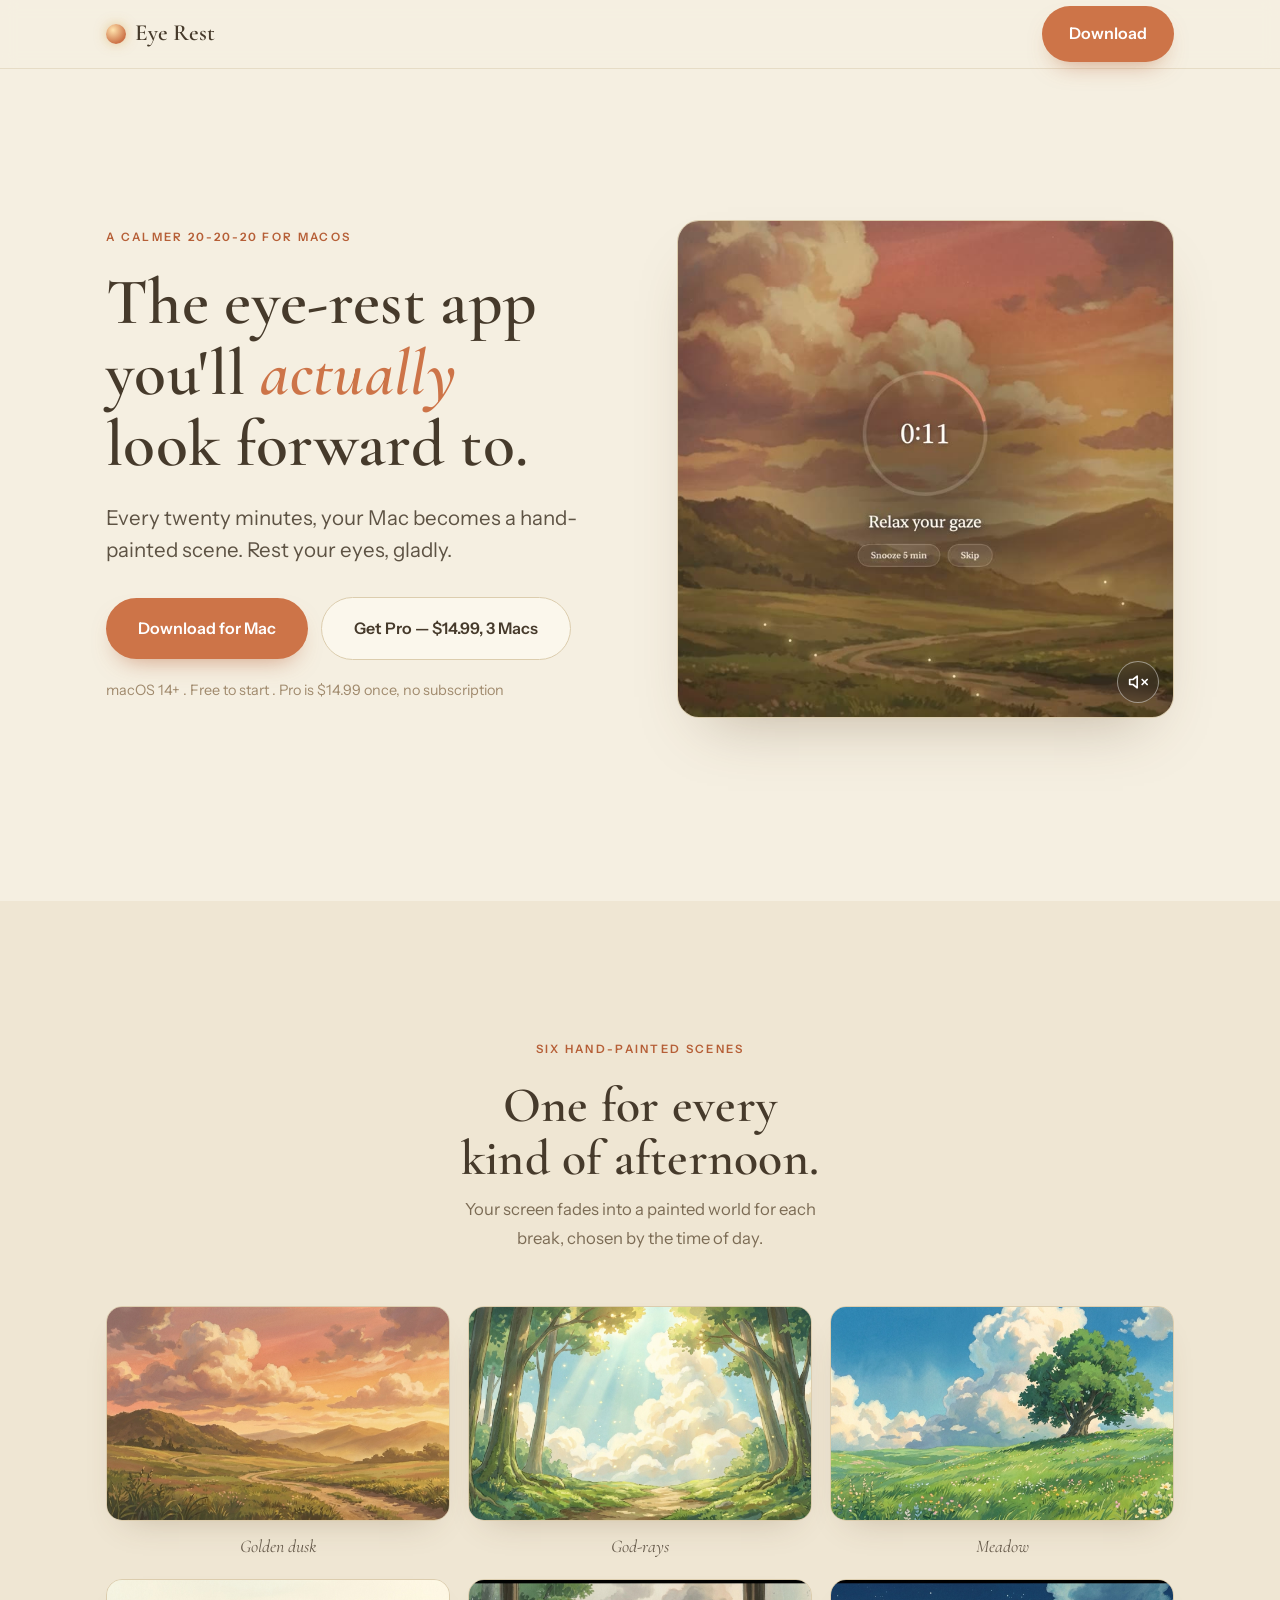
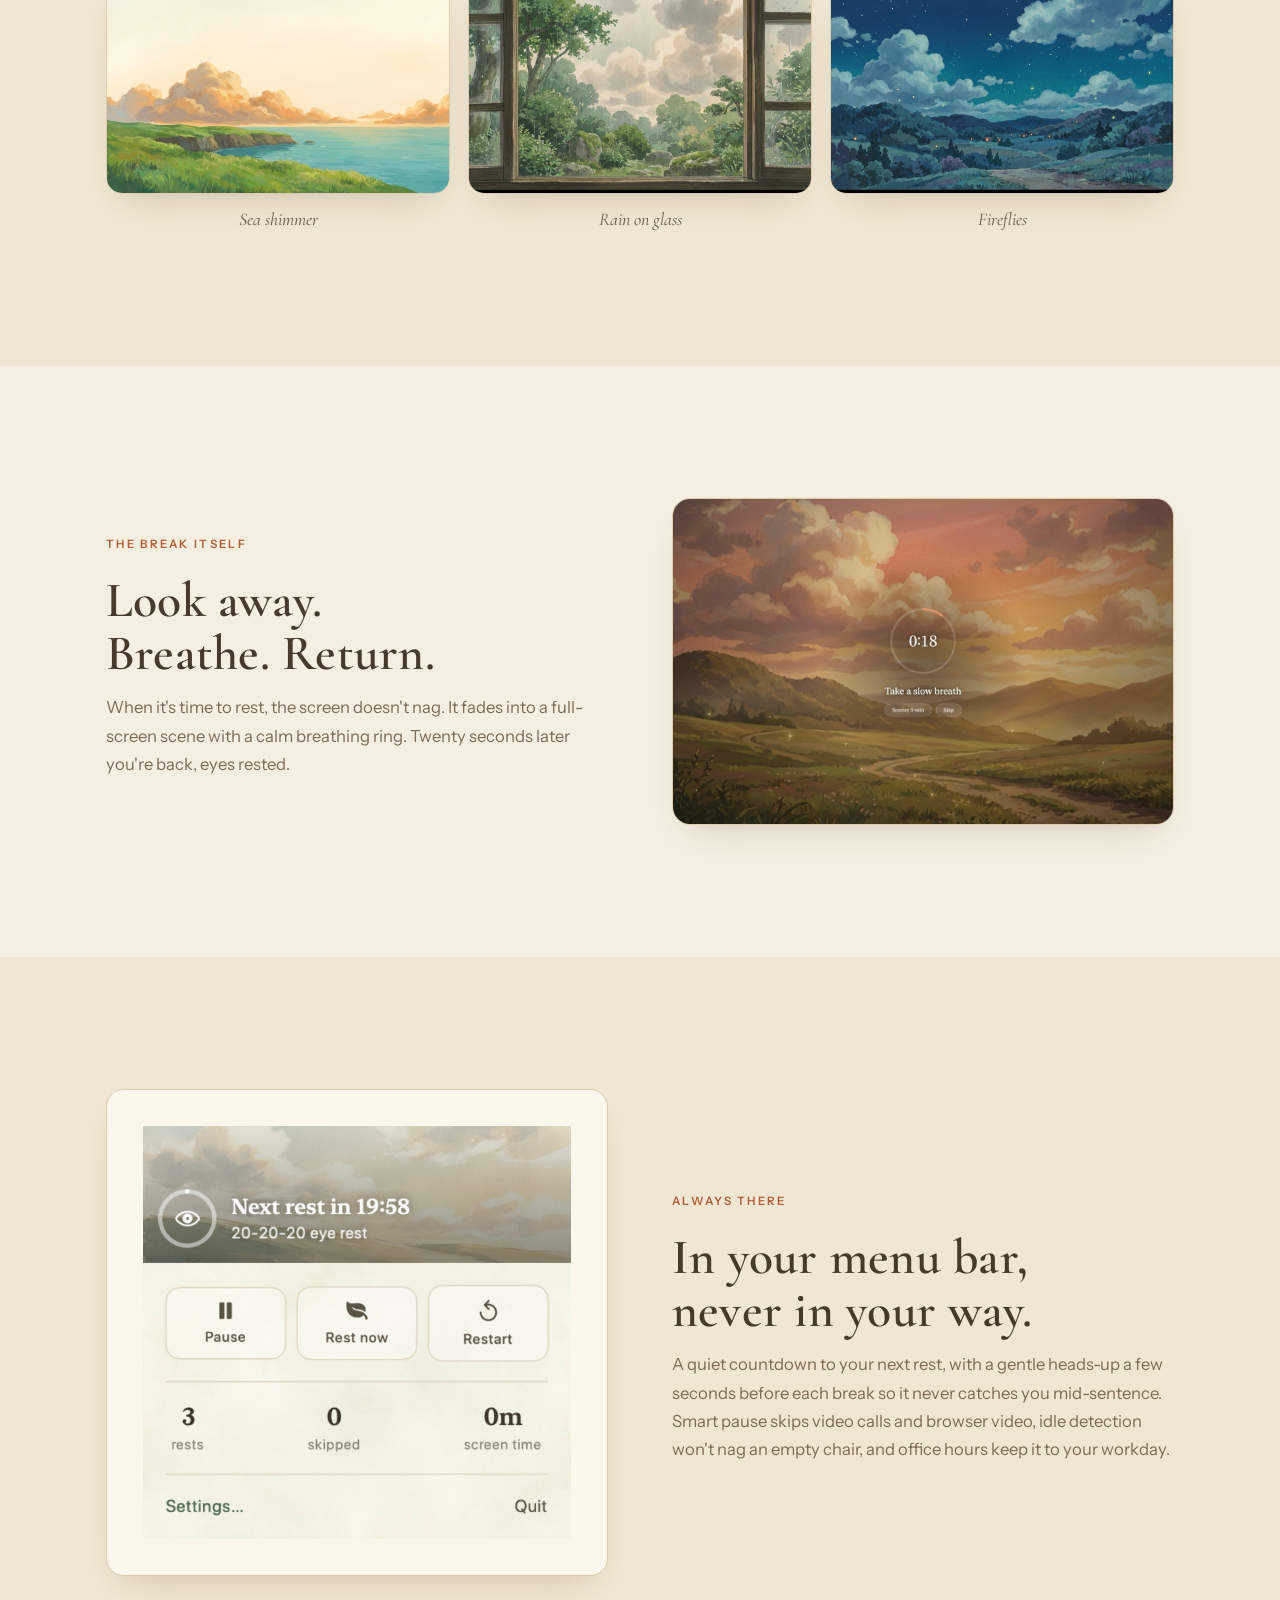
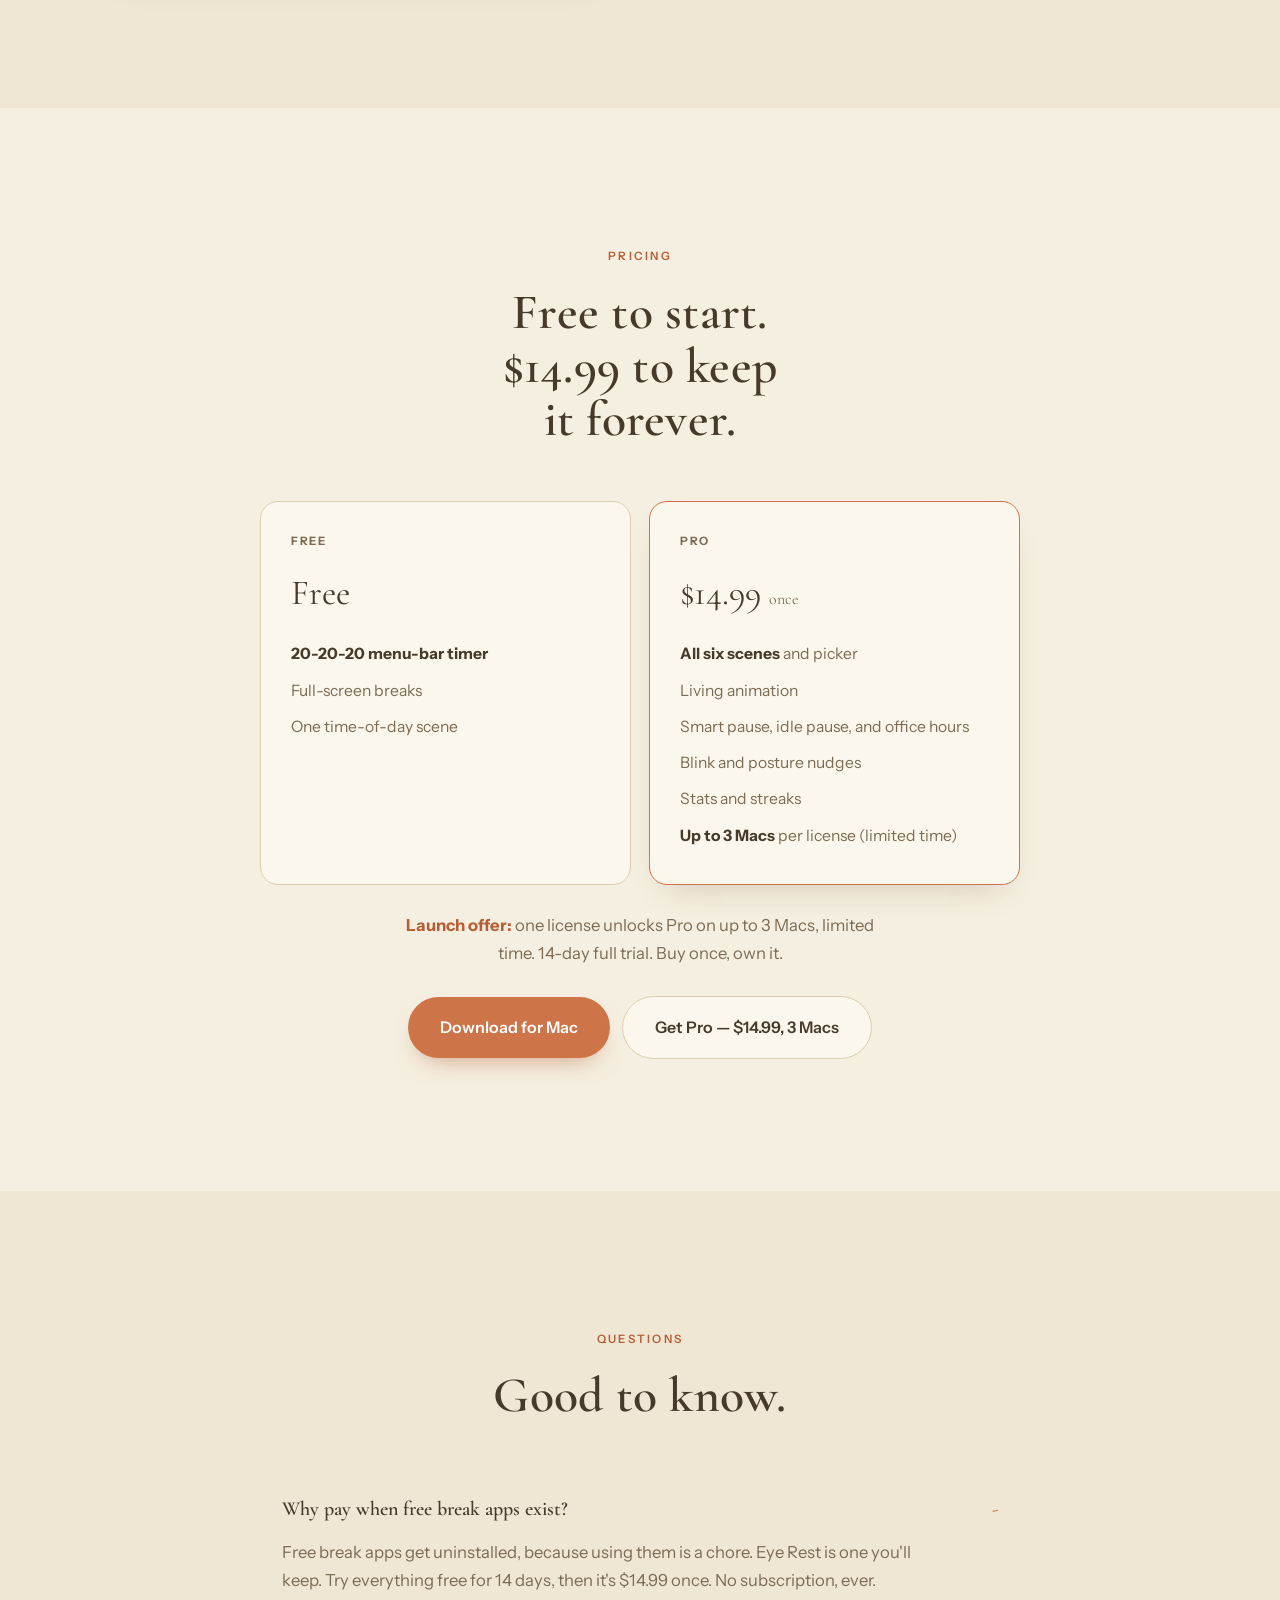
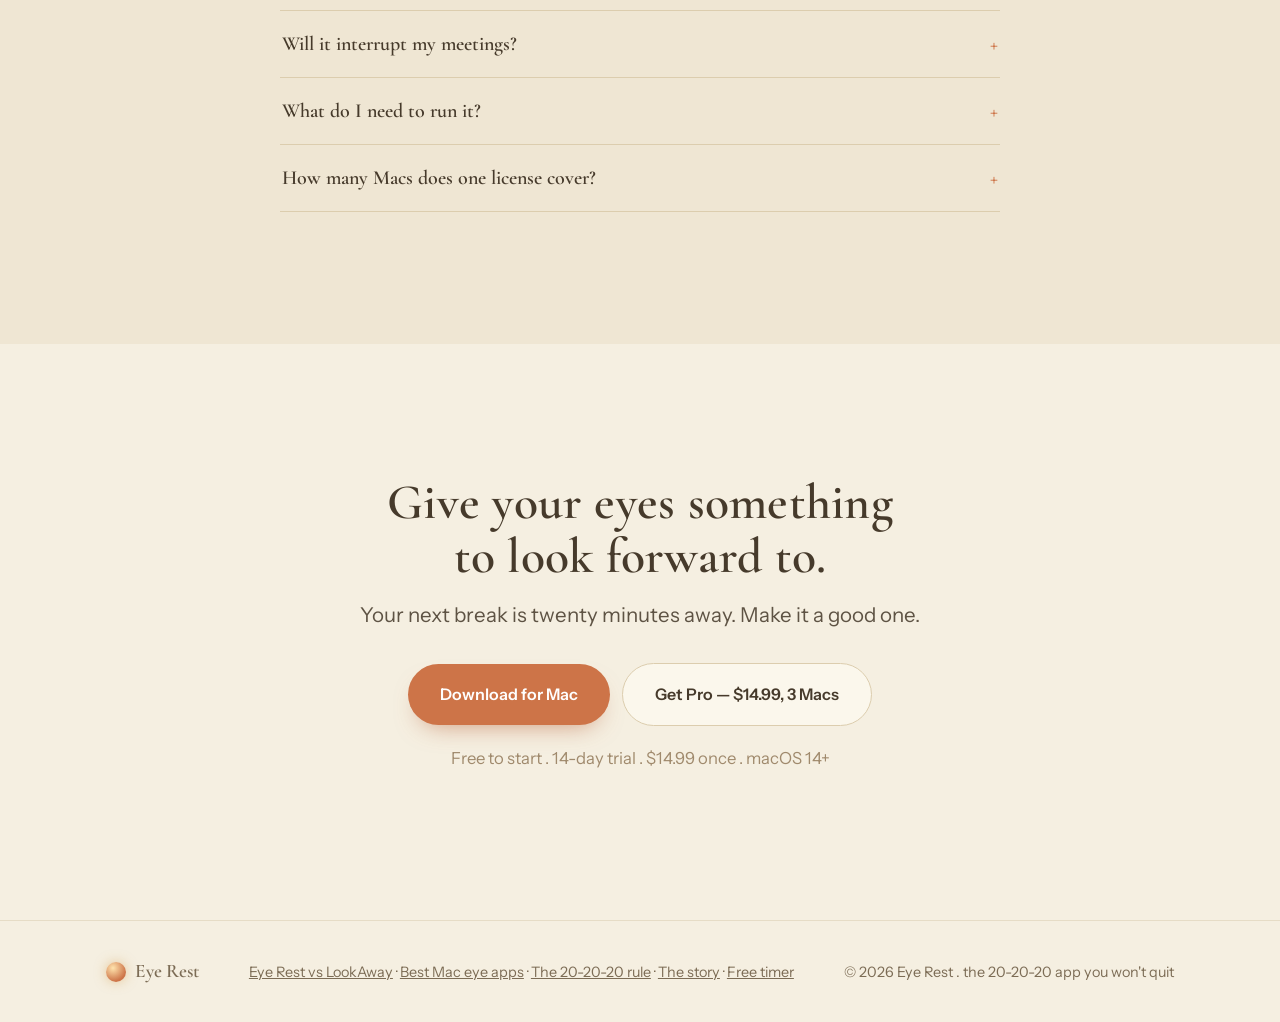
==== commit 4b75edaf: "Launch store: flip landing CTA from Loops waitlist to Lemon Squeezy checkout Pro is live (.99 USD, L" ====
--- a/index.html
+++ b/index.html
@@ -210,7 +210,7 @@
     <p class="lead">Every twenty minutes, your Mac becomes a hand-painted scene. Rest your eyes, gladly.</p>
     <div class="cta-row">
       <a class="btn primary big" href="https://github.com/hungranger/eyerest/releases/latest/download/EyeRest.dmg" target="_blank" rel="noopener">Download for Mac</a>
-      <button class="btn ghost big" type="button" data-waitlist>Get the 3-Mac early-bird offer</button>
+      <a class="btn ghost big" href="https://royvu.lemonsqueezy.com/checkout/buy/39a3e919-e7ea-41ea-aaf4-1cf986cefa77" target="_blank" rel="noopener">Get Pro — $14.99, 3 Macs</a>
     </div>
     <p class="note">macOS 14+ . Free to start . Pro is $14.99 once, no subscription</p>
   </div>
@@ -262,7 +262,7 @@
   <p class="offer"><b>Launch offer:</b> one license unlocks Pro on up to 3 Macs, limited time. 14-day full trial. Buy once, own it.</p>
   <div class="cta-row center" style="justify-content:center;margin-top:1.8rem">
     <a class="btn primary big" href="https://github.com/hungranger/eyerest/releases/latest/download/EyeRest.dmg" target="_blank" rel="noopener">Download for Mac</a>
-    <button class="btn ghost big" type="button" data-waitlist>Get the 3-Mac early-bird offer</button>
+    <a class="btn ghost big" href="https://royvu.lemonsqueezy.com/checkout/buy/39a3e919-e7ea-41ea-aaf4-1cf986cefa77" target="_blank" rel="noopener">Get Pro — $14.99, 3 Macs</a>
   </div>
 </div></section>
 
@@ -281,49 +281,11 @@
   <p class="lead" style="margin:1rem auto 2rem;max-width:40ch">Your next break is twenty minutes away. Make it a good one.</p>
   <div class="cta-row" style="justify-content:center">
     <a class="btn primary big" href="https://github.com/hungranger/eyerest/releases/latest/download/EyeRest.dmg" target="_blank" rel="noopener">Download for Mac</a>
-    <button class="btn ghost big" type="button" data-waitlist>Get the 3-Mac early-bird offer</button>
+    <a class="btn ghost big" href="https://royvu.lemonsqueezy.com/checkout/buy/39a3e919-e7ea-41ea-aaf4-1cf986cefa77" target="_blank" rel="noopener">Get Pro — $14.99, 3 Macs</a>
   </div>
   <p class="note" style="color:var(--faint);margin-top:1.1rem">Free to start . 14-day trial . $14.99 once . macOS 14+</p>
 </div></section>
 
-<!-- early-bird waitlist popup -->
-<div class="wl-modal" id="waitlist" hidden>
-  <div class="wl-backdrop" data-close></div>
-  <div class="wl-dialog" role="dialog" aria-modal="true" aria-labelledby="wl-title">
-    <button class="wl-x" type="button" data-close aria-label="Close">&times;</button>
-    <span class="eyebrow">Early-bird launch offer</span>
-    <h2 id="wl-title">Get the 3-Mac offer.</h2>
-    <p>Eye Rest Pro opens soon. Join the early-bird list and lock in the launch deal:</p>
-    <ul class="wl-list">
-      <li><b>One license, up to 3 Macs</b> &mdash; limited-time launch offer</li>
-      <li>All six hand-painted scenes, smart pause, stats &amp; streaks</li>
-      <li><b>$14.99 once</b> &mdash; no subscription, 14-day full trial</li>
-    </ul>
-    <form class="waitlist" action="https://app.loops.so/api/newsletter-form/cmsy3z2430fnj0jzmyipawj9h" method="post" novalidate aria-label="Early-bird waitlist">
-      <input type="email" name="email" required autocomplete="email" placeholder="you@email.com" aria-label="Your email">
-      <button class="btn primary big" type="submit">Email me the early-bird code</button>
-    </form>
-    <p class="wl-msg" role="status" aria-live="polite" hidden></p>
-    <p class="wl-fine">No spam &mdash; one email the day Pro opens, then you decide. Free to start meanwhile.</p>
-  </div>
-</div>
-<script>(function(){
-  var m=document.getElementById('waitlist');if(!m)return;
-  var f=m.querySelector('.waitlist'),msg=m.querySelector('.wl-msg'),inp=f.querySelector('input[name=email]');
-  function open(){m.hidden=false;document.body.style.overflow='hidden';setTimeout(function(){inp.focus();},60);}
-  function close(){m.hidden=true;document.body.style.overflow='';}
-  document.querySelectorAll('[data-waitlist]').forEach(function(b){b.addEventListener('click',open);});
-  m.querySelectorAll('[data-close]').forEach(function(b){b.addEventListener('click',close);});
-  document.addEventListener('keydown',function(e){if(e.key==='Escape'&&!m.hidden)close();});
-  f.addEventListener('submit',function(e){e.preventDefault();var email=(inp.value||'').trim();
-    if(!email||!inp.checkValidity()){inp.focus();return;}
-    if(f.getAttribute('action').indexOf('EMAIL_FORM_ENDPOINT')>-1){show('Almost ready — the early-bird list opens shortly.');return;}
-    var b=f.querySelector('button');b.disabled=true;b.textContent='Adding you…';
-    fetch(f.getAttribute('action'),{method:'POST',headers:{'Content-Type':'application/x-www-form-urlencoded'},body:'email='+encodeURIComponent(email)}).then(ok).catch(ok);
-    function ok(){f.style.display='none';show('You’re on the early-bird list ✓ Watch your inbox for the 3-Mac code.');}
-  });
-  function show(t){if(msg){msg.hidden=false;msg.textContent=t;}}
-})();</script>
 </main>
 
 <footer><div class="wrap">
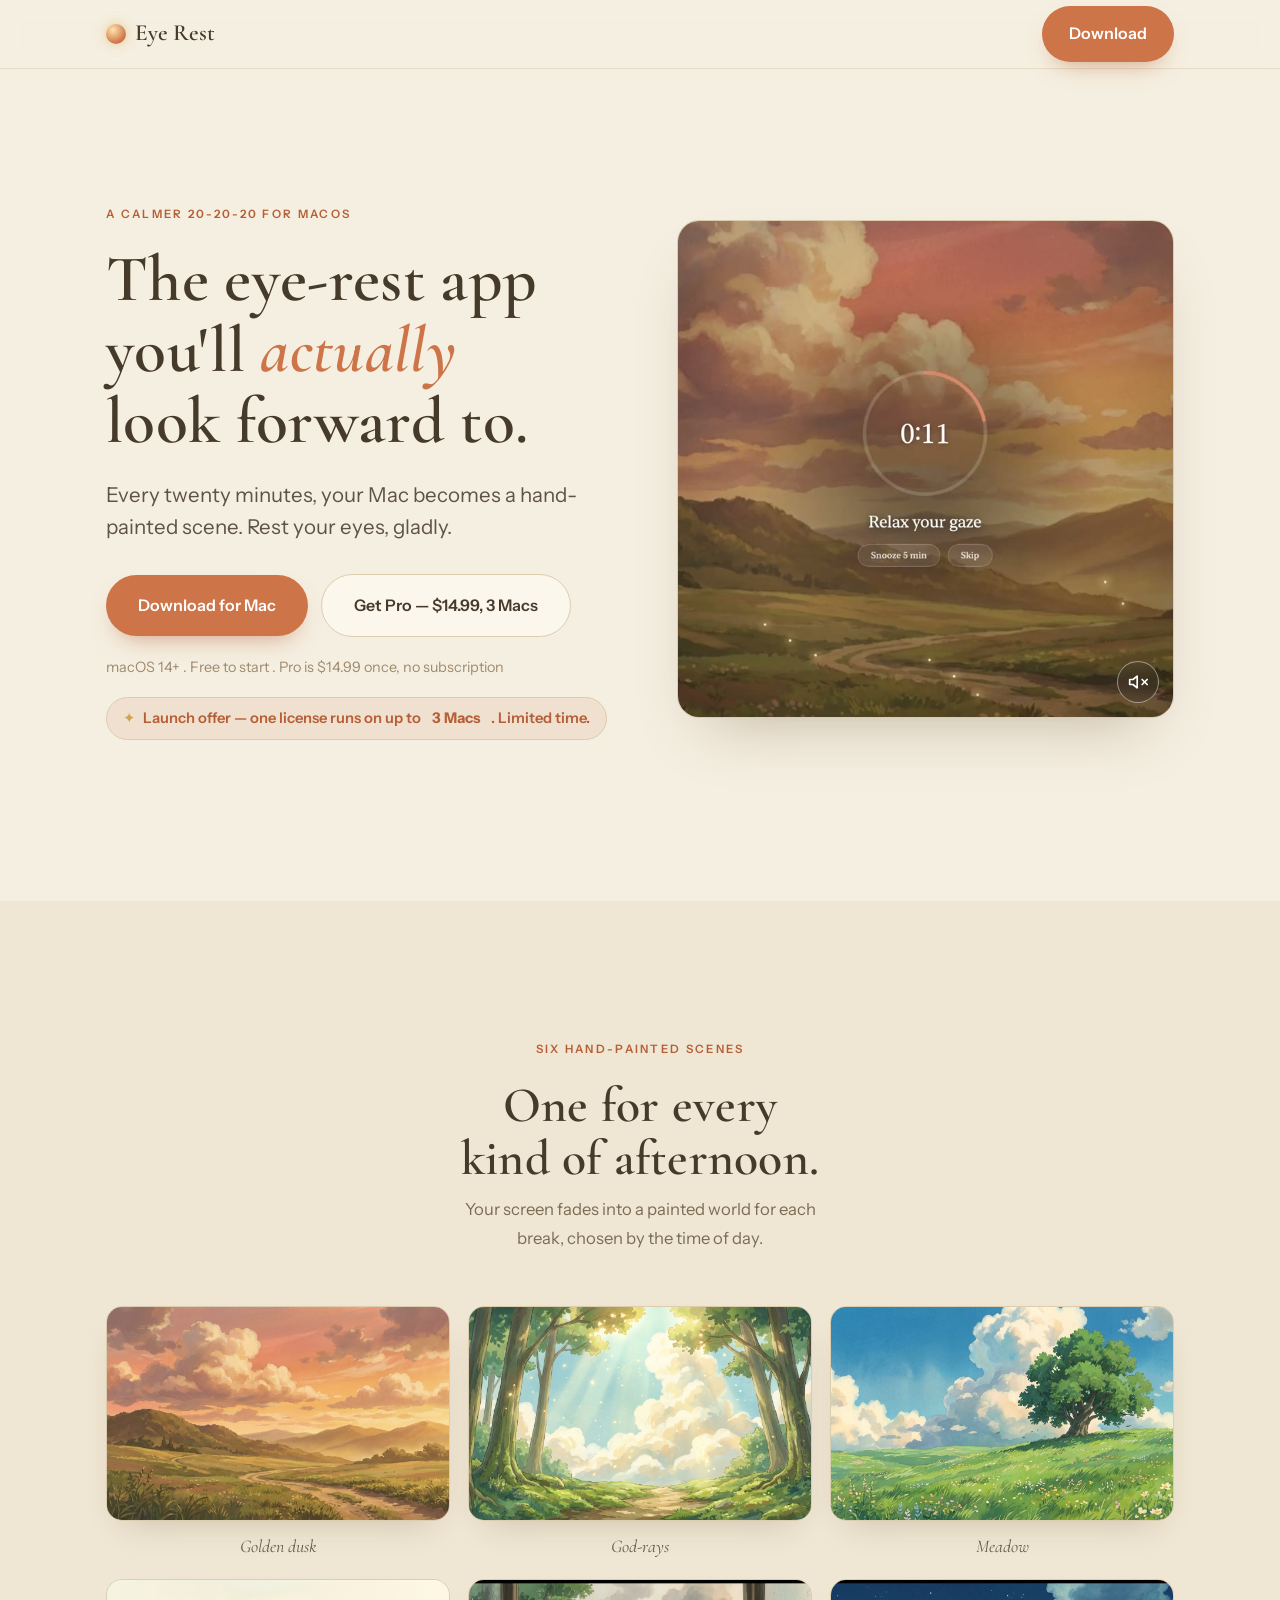
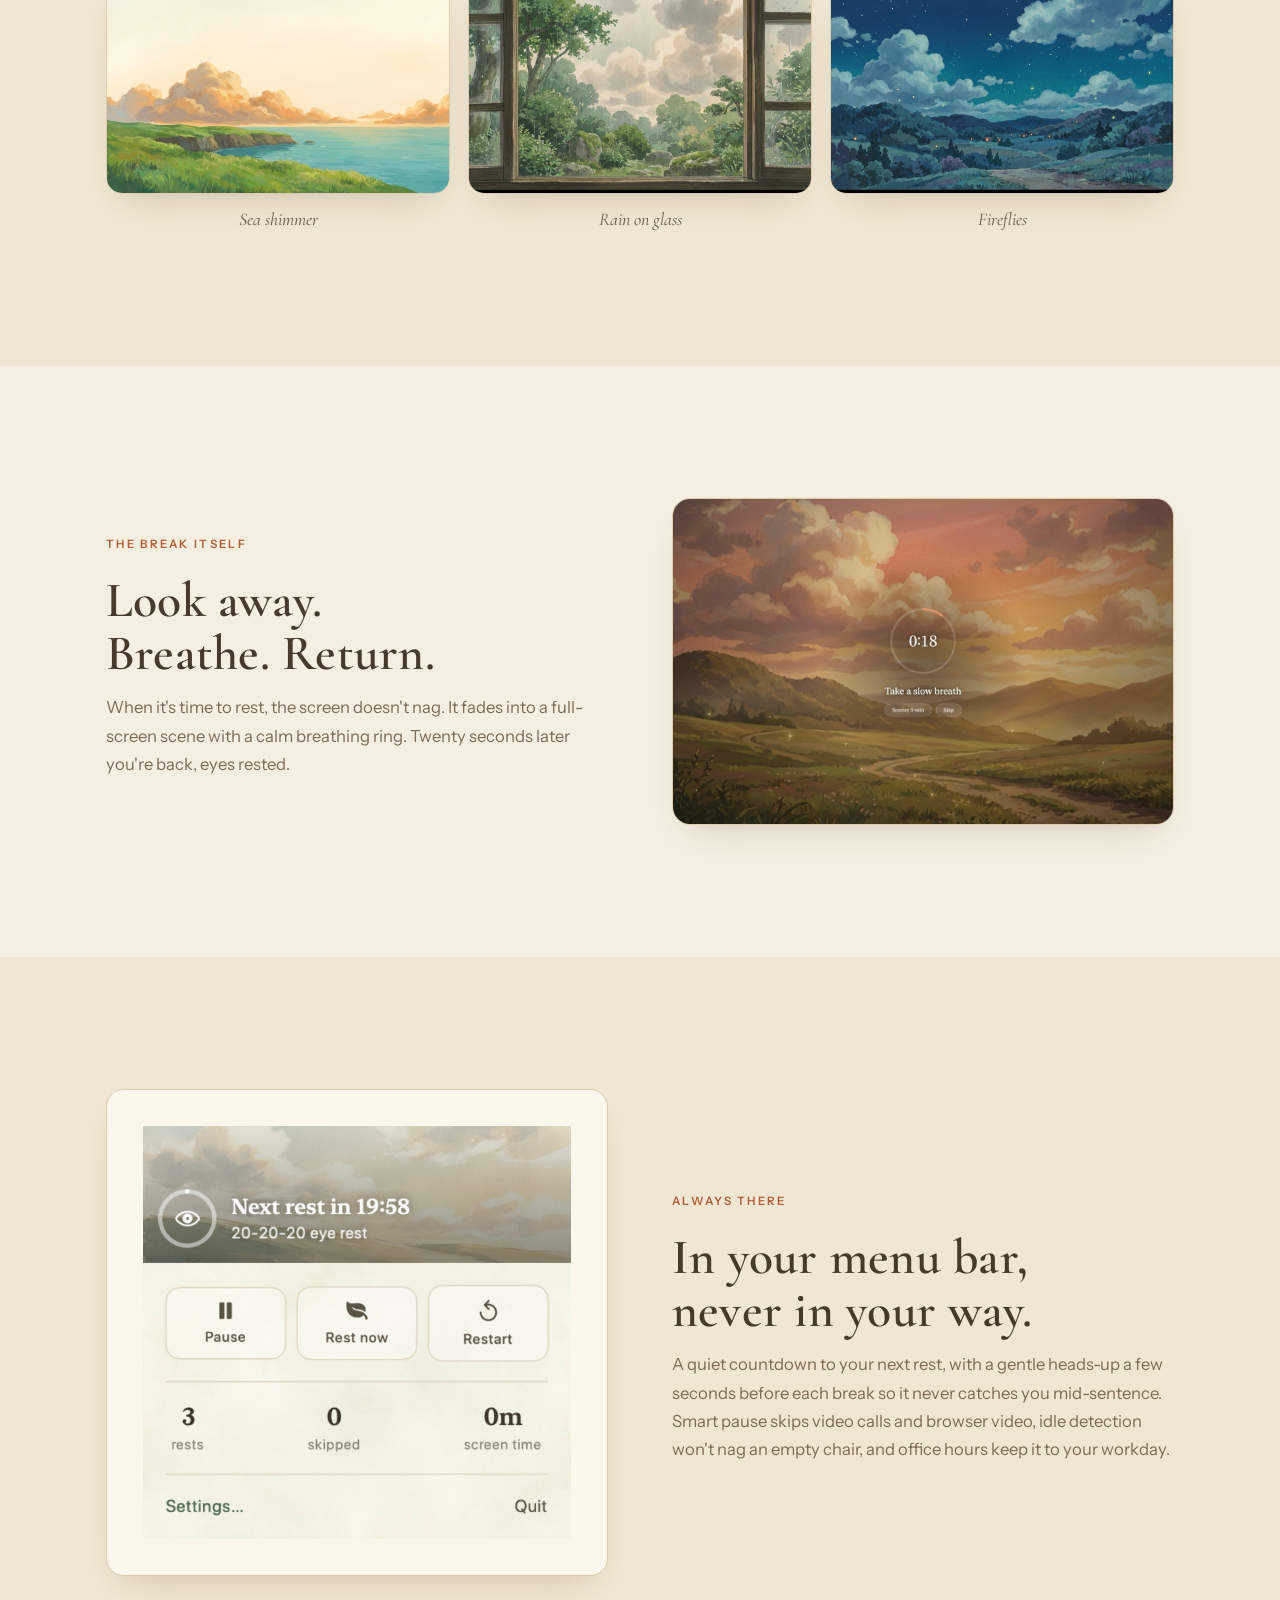
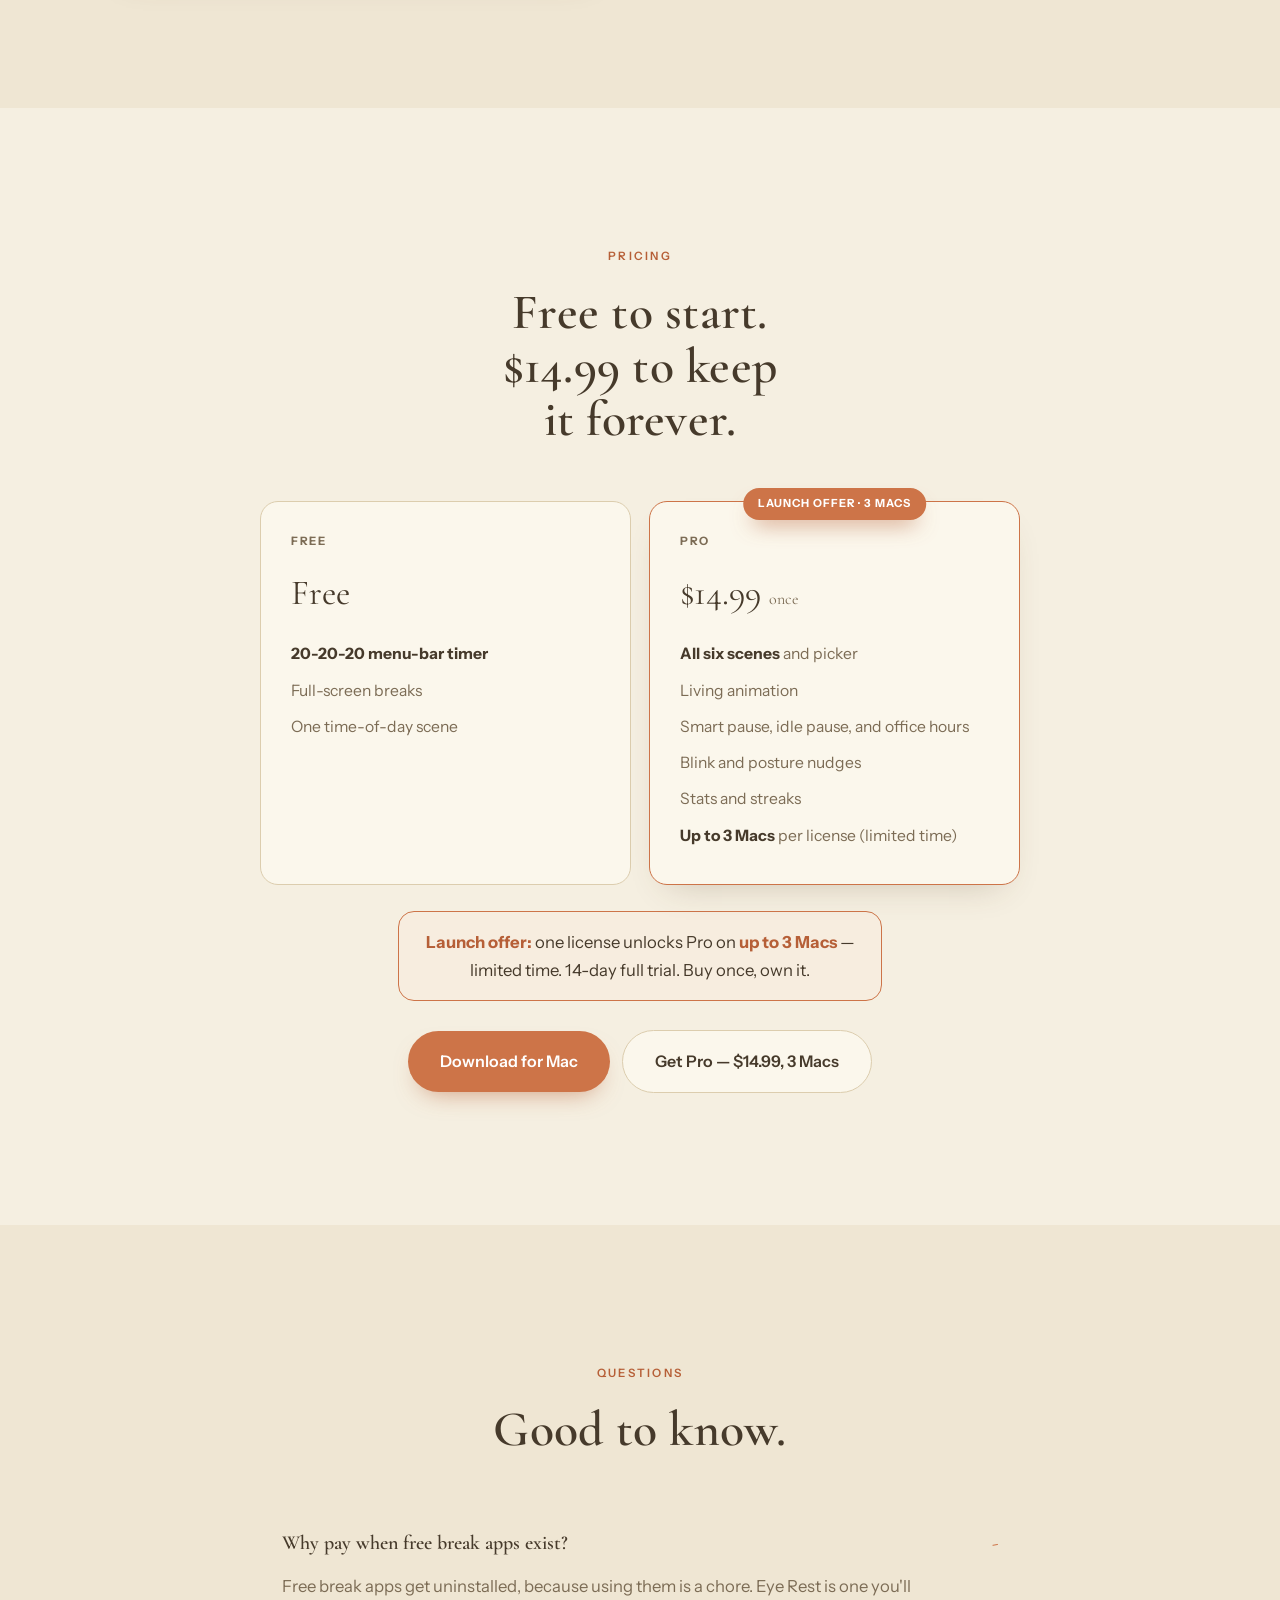
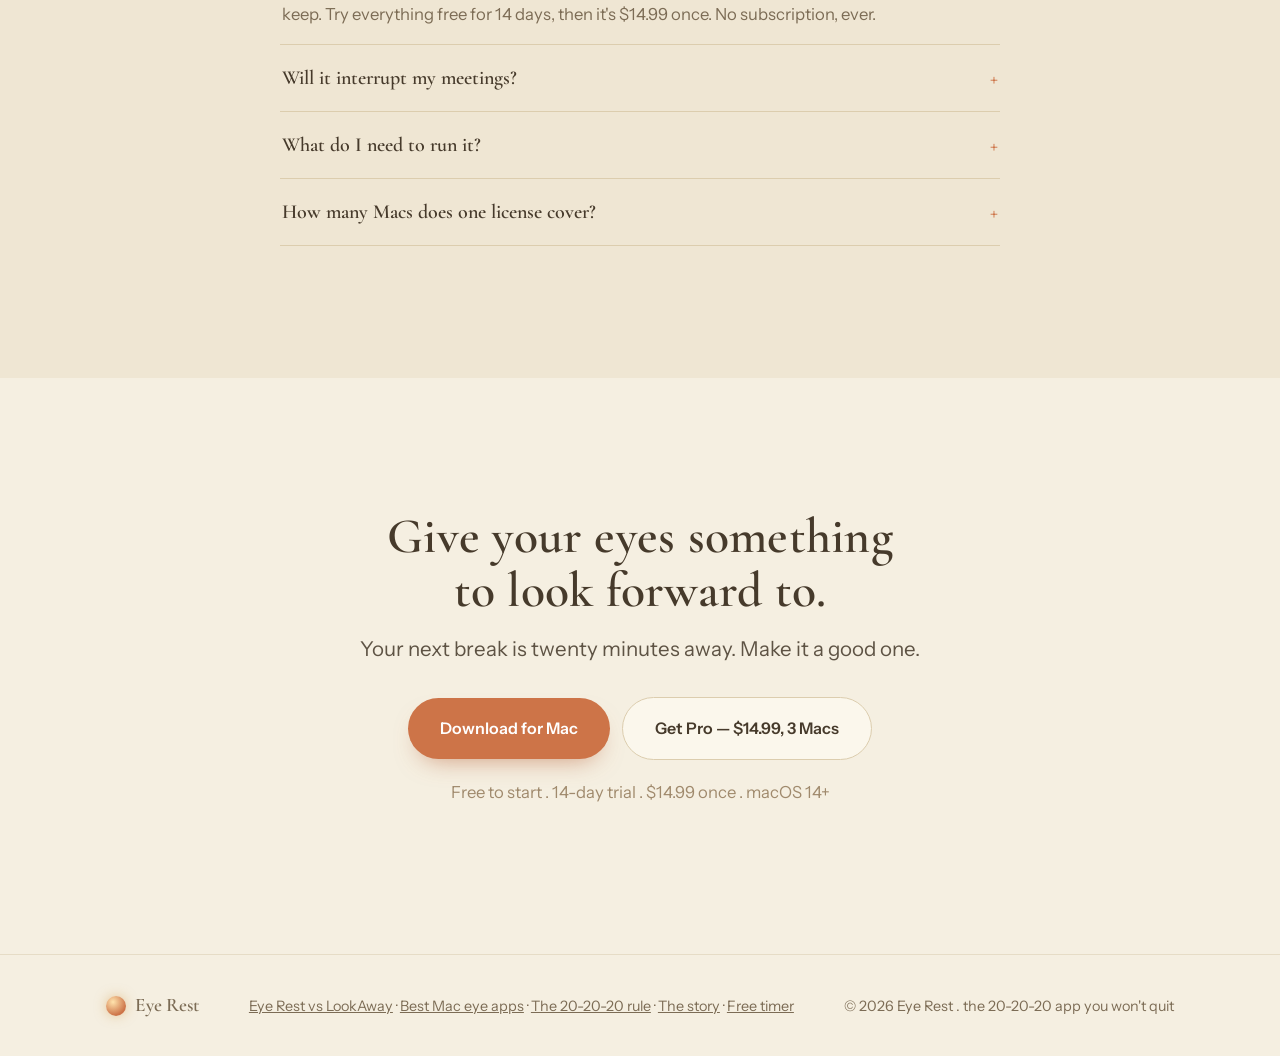
==== commit 328955bc: "Highlight 3-Mac launch offer + direct-download nav button - Launch badge on the Pro pricing card (La" ====
--- a/index.html
+++ b/index.html
@@ -154,6 +154,18 @@
 .offer{text-align:center;margin:1.6rem auto 0;max-width:44ch;color:var(--ink-soft)}
 .offer b{color:var(--terra-2)}
 @media (max-width:560px){.plans{grid-template-columns:1fr}}
+/* launch offer highlight */
+.plan.pro{position:relative;overflow:visible}
+.launch-badge{position:absolute;top:-14px;left:50%;transform:translateX(-50%);white-space:nowrap;
+  background:var(--terra);color:#fff;font-family:var(--sans);font-weight:700;font-size:.7rem;
+  letter-spacing:.09em;text-transform:uppercase;padding:.42rem .95rem;border-radius:100px;
+  box-shadow:0 12px 22px -10px rgba(182,95,55,.75)}
+.offer.hot{background:color-mix(in srgb,var(--terra) 8%,var(--card));border:1.5px solid var(--terra);
+  border-radius:16px;padding:1rem 1.4rem;color:var(--ink)}
+.hero-offer{display:inline-flex;align-items:center;gap:.5rem;font-size:.92rem;font-weight:600;
+  color:var(--terra-2);background:color-mix(in srgb,var(--terra) 12%,transparent);
+  border:1px solid var(--line-2);padding:.5rem 1rem;border-radius:100px;margin:.2rem 0 0}
+.hero-offer::before{content:"✦";color:var(--gold)}
 /* faq */
 .faq{max-width:720px;margin:0 auto}
 details{border-bottom:1px solid var(--line-2);padding:16px 2px}
@@ -199,7 +211,7 @@
 <a class="btn ghost" href="#main" style="position:absolute;left:-9999px;top:8px" onfocus="this.style.left='16px'">Skip to content</a>
 <nav><div class="wrap">
   <a class="brand" href="#top"><span class="orb" aria-hidden="true"></span> Eye Rest</a>
-  <a class="btn primary" href="#get">Download</a>
+  <a class="btn primary" href="https://github.com/hungranger/eyerest/releases/latest/download/EyeRest.dmg" target="_blank" rel="noopener">Download</a>
 </div></nav>
 
 <main id="main">
@@ -213,6 +225,7 @@
       <a class="btn ghost big" href="https://royvu.lemonsqueezy.com/checkout/buy/39a3e919-e7ea-41ea-aaf4-1cf986cefa77" target="_blank" rel="noopener">Get Pro — $14.99, 3 Macs</a>
     </div>
     <p class="note">macOS 14+ . Free to start . Pro is $14.99 once, no subscription</p>
+    <p class="hero-offer">Launch offer — one license runs on up to <b>&nbsp;3 Macs</b>&nbsp;. Limited time.</p>
   </div>
   <div class="hero-art"><video id="heroVid" width="1280" height="720" autoplay muted loop playsinline webkit-playsinline preload="auto" aria-label="A hand-painted Eye Rest break scene, gently animated"></video><img class="hero-poster" src="img/meadow-loop-poster.jpg" width="1280" height="720" alt="An Eye Rest break: a hand-painted scene with the rest timer"><script>(function(){try{if(window.matchMedia&&matchMedia('(prefers-reduced-motion: reduce)').matches)return;var s=['meadow','night','dusk'][Math.floor(Math.random()*3)];window.heroScene=s;var p=document.querySelector('.hero-poster');if(p)p.src='img/'+s+'-loop-poster.jpg';var v=document.getElementById('heroVid');v.muted=true;v.defaultMuted=true;v.setAttribute('muted','');v.src='img/'+s+'-loop-720.mp4';}catch(e){}})();</script><button id="sndBtn" class="snd" type="button" aria-pressed="false" aria-label="Play ambient sound"><span class="eq" aria-hidden="true"><i></i><i></i><i></i><i></i></span><svg class="muted-ico" aria-hidden="true" viewBox="0 0 24 24" fill="none" stroke="currentColor" stroke-width="2" stroke-linecap="round" stroke-linejoin="round"><path d="M11 5 6 9H2v6h4l5 4z"/><line x1="23" y1="9" x2="17" y2="15"/><line x1="17" y1="9" x2="23" y2="15"/></svg></button><audio id="heroAud" loop preload="none"></audio></div>
 </div></header>
@@ -256,10 +269,10 @@
   <div class="plans reveal">
     <div class="plan"><p class="tag">Free</p><div class="amt">Free</div>
       <ul><li><b>20-20-20 menu-bar timer</b></li><li>Full-screen breaks</li><li>One time-of-day scene</li></ul></div>
-    <div class="plan pro"><p class="tag">Pro</p><div class="amt">$14.99 <span style="font-size:1rem;color:var(--ink-soft)">once</span></div>
+    <div class="plan pro"><span class="launch-badge">Launch offer · 3 Macs</span><p class="tag">Pro</p><div class="amt">$14.99 <span style="font-size:1rem;color:var(--ink-soft)">once</span></div>
       <ul><li><b>All six scenes</b> and picker</li><li>Living animation</li><li>Smart pause, idle pause, and office hours</li><li>Blink and posture nudges</li><li>Stats and streaks</li><li><b>Up to 3 Macs</b> per license (limited time)</li></ul></div>
   </div>
-  <p class="offer"><b>Launch offer:</b> one license unlocks Pro on up to 3 Macs, limited time. 14-day full trial. Buy once, own it.</p>
+  <p class="offer hot"><b>Launch offer:</b> one license unlocks Pro on <b>up to 3 Macs</b> — limited time. 14-day full trial. Buy once, own it.</p>
   <div class="cta-row center" style="justify-content:center;margin-top:1.8rem">
     <a class="btn primary big" href="https://github.com/hungranger/eyerest/releases/latest/download/EyeRest.dmg" target="_blank" rel="noopener">Download for Mac</a>
     <a class="btn ghost big" href="https://royvu.lemonsqueezy.com/checkout/buy/39a3e919-e7ea-41ea-aaf4-1cf986cefa77" target="_blank" rel="noopener">Get Pro — $14.99, 3 Macs</a>
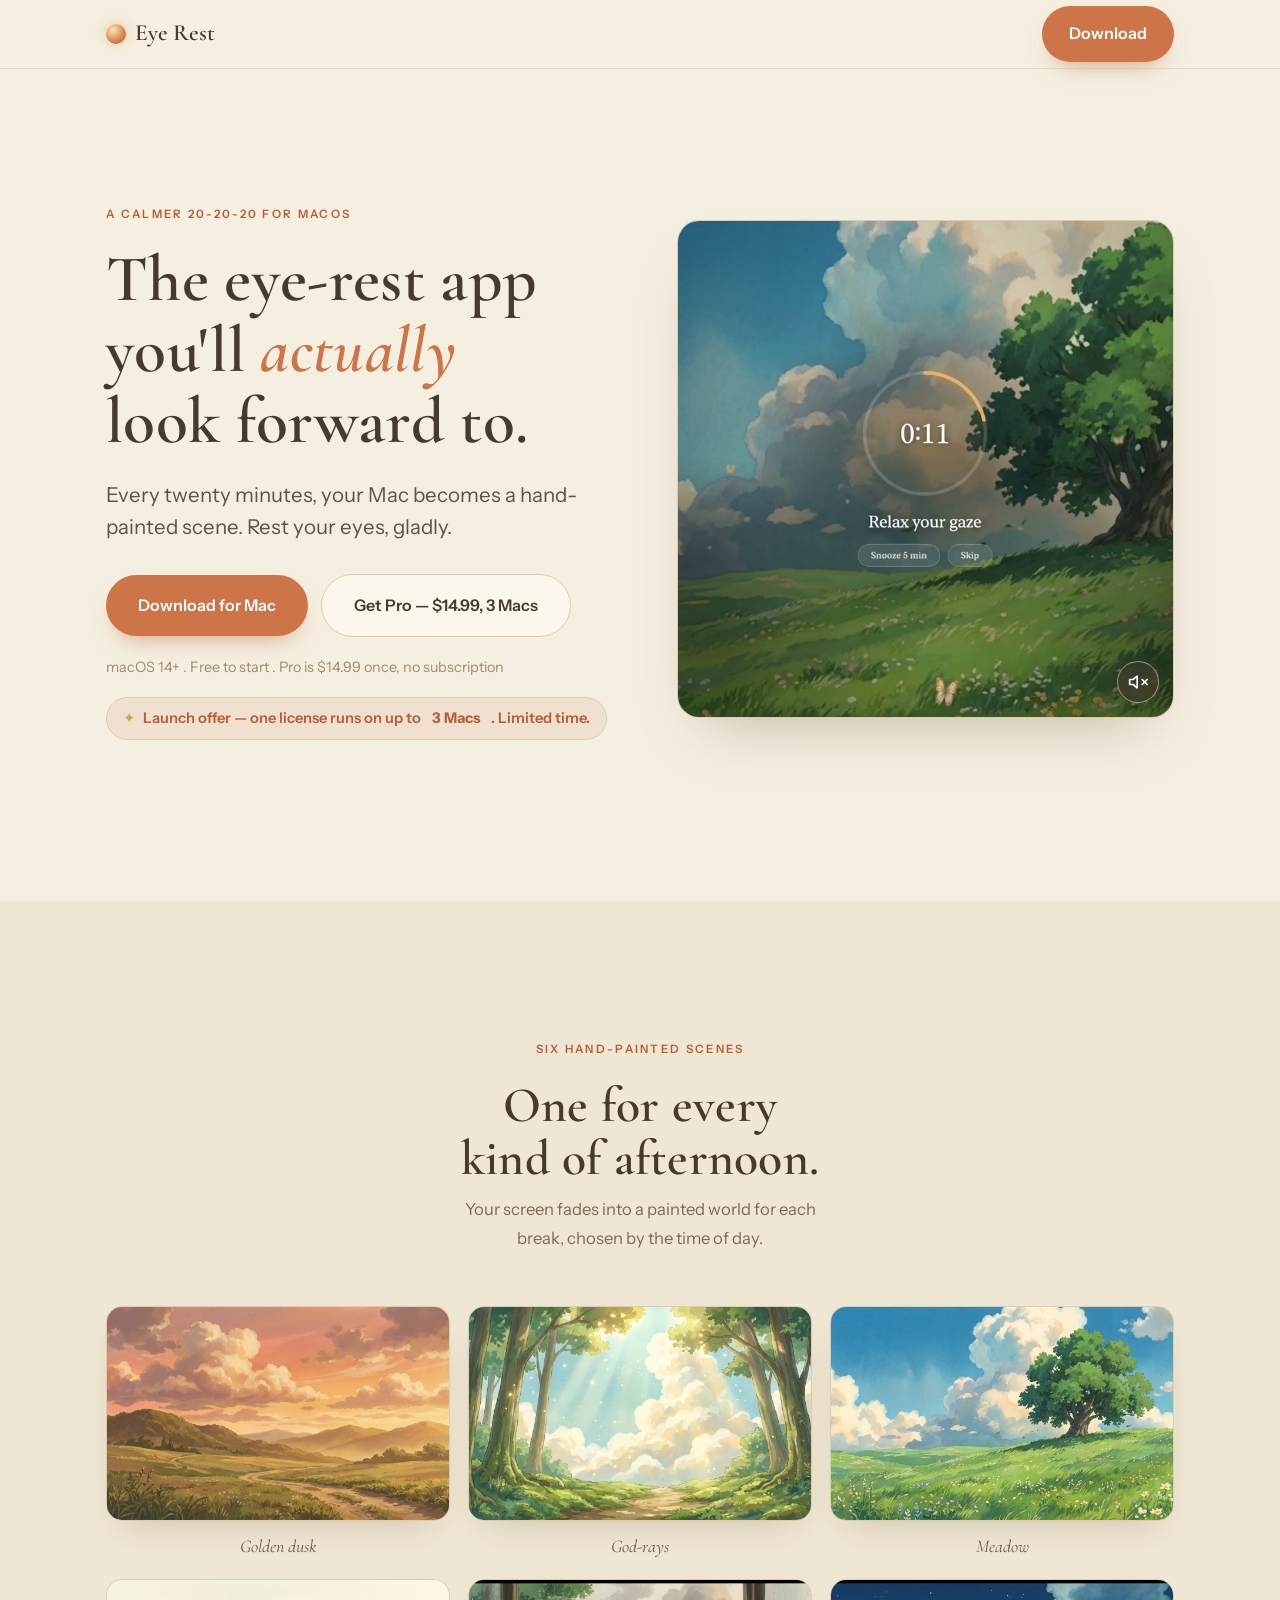
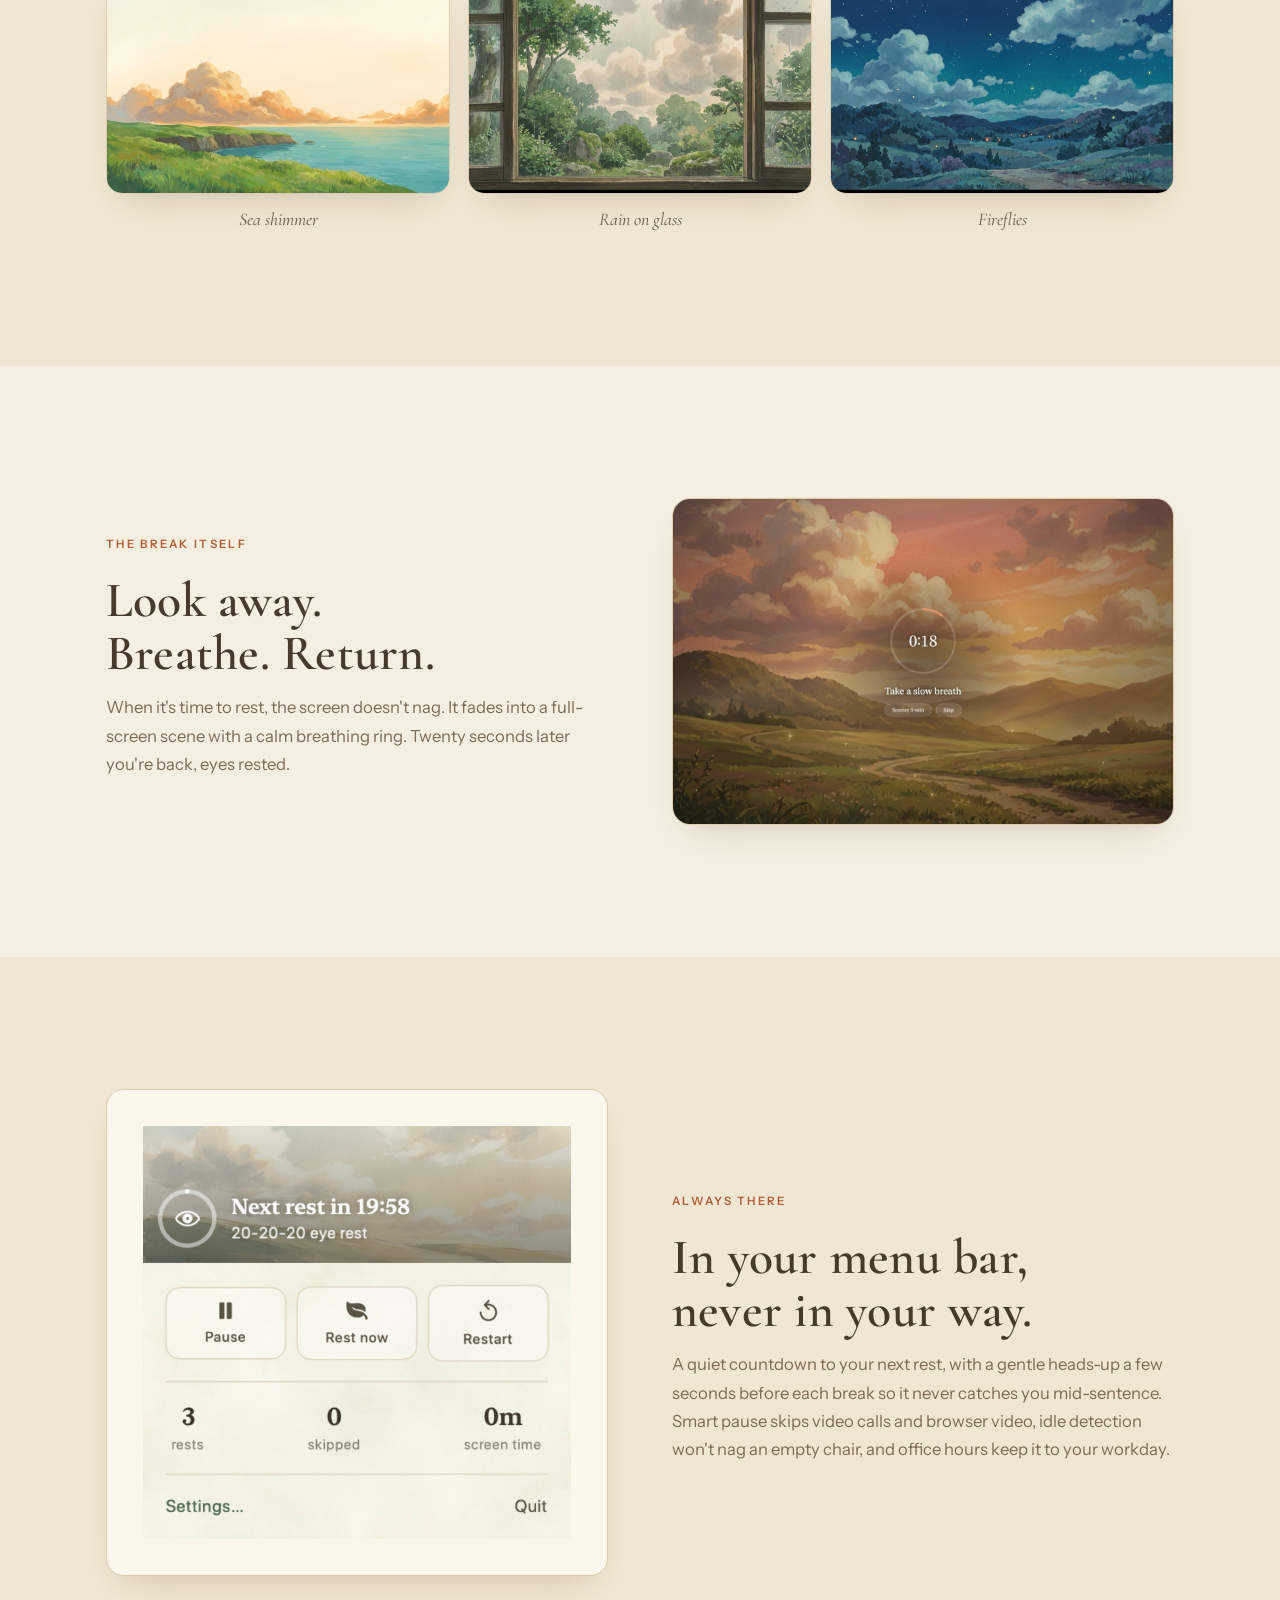
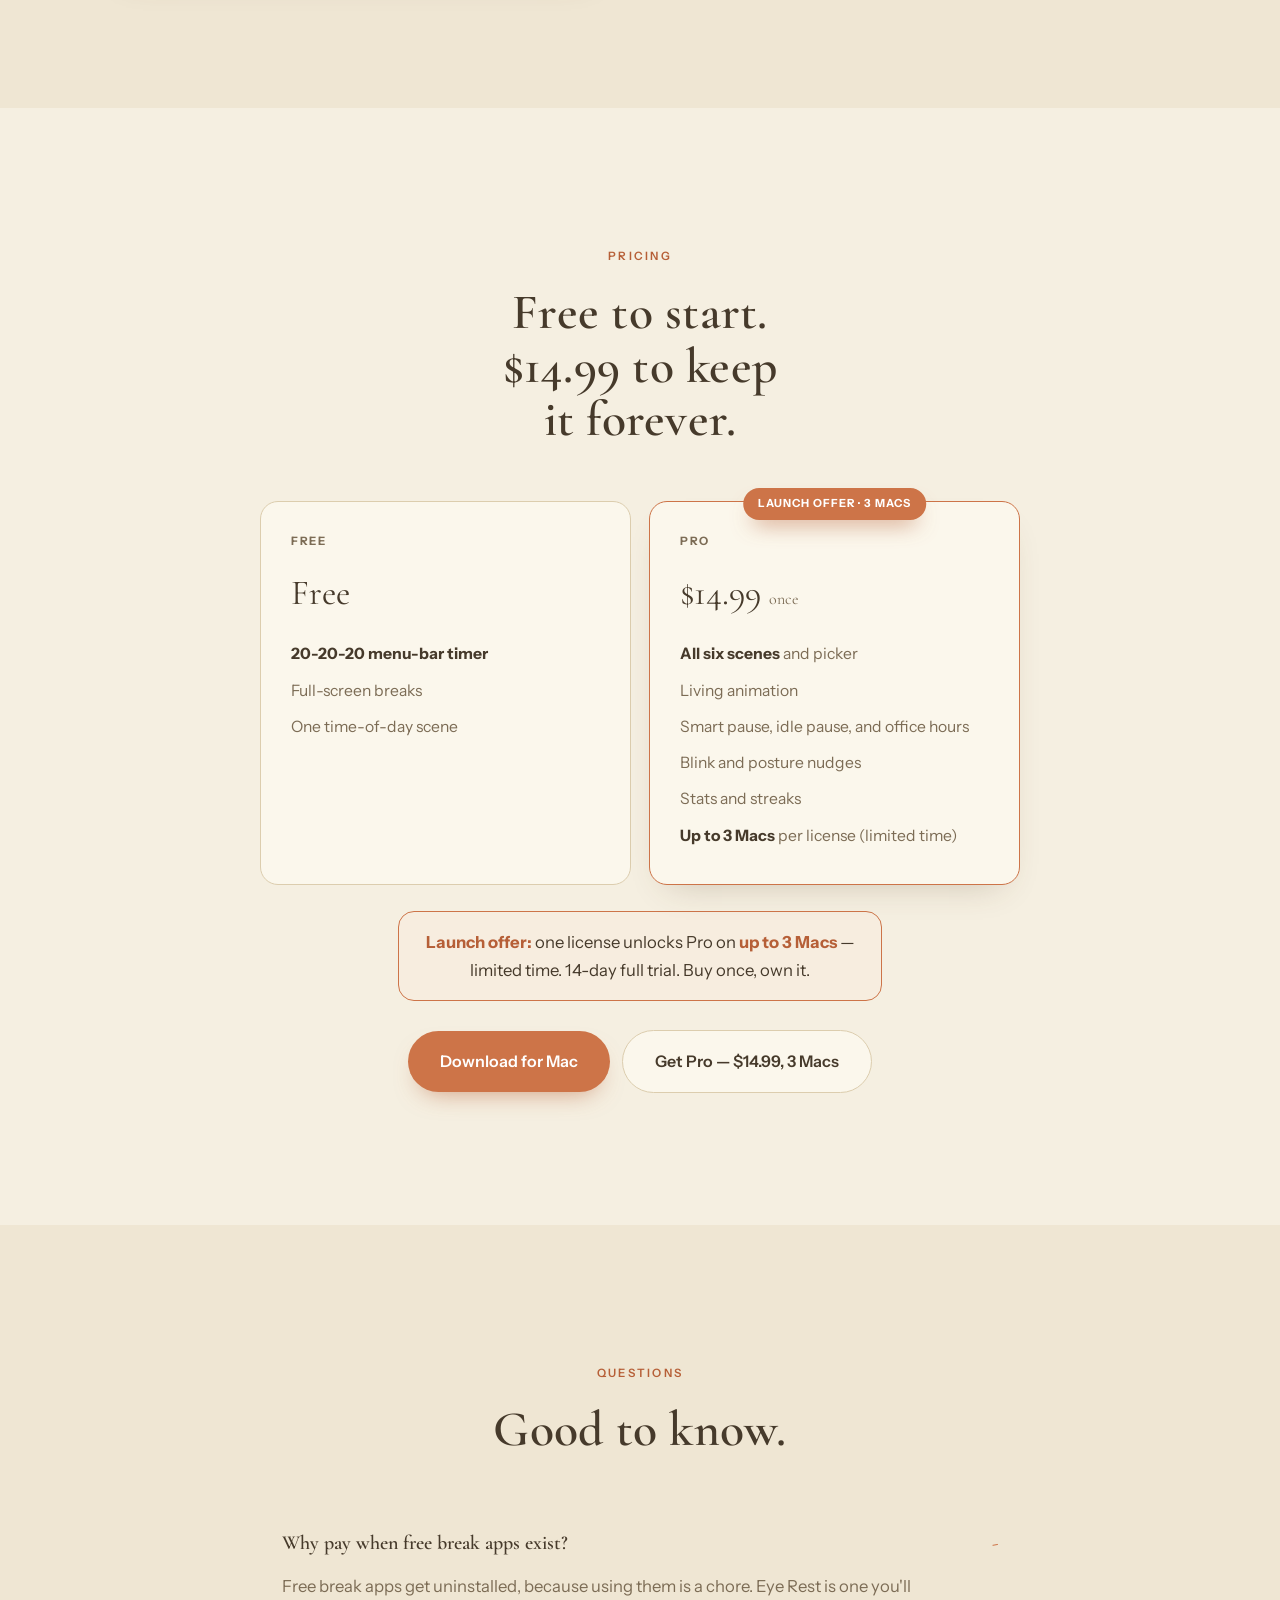
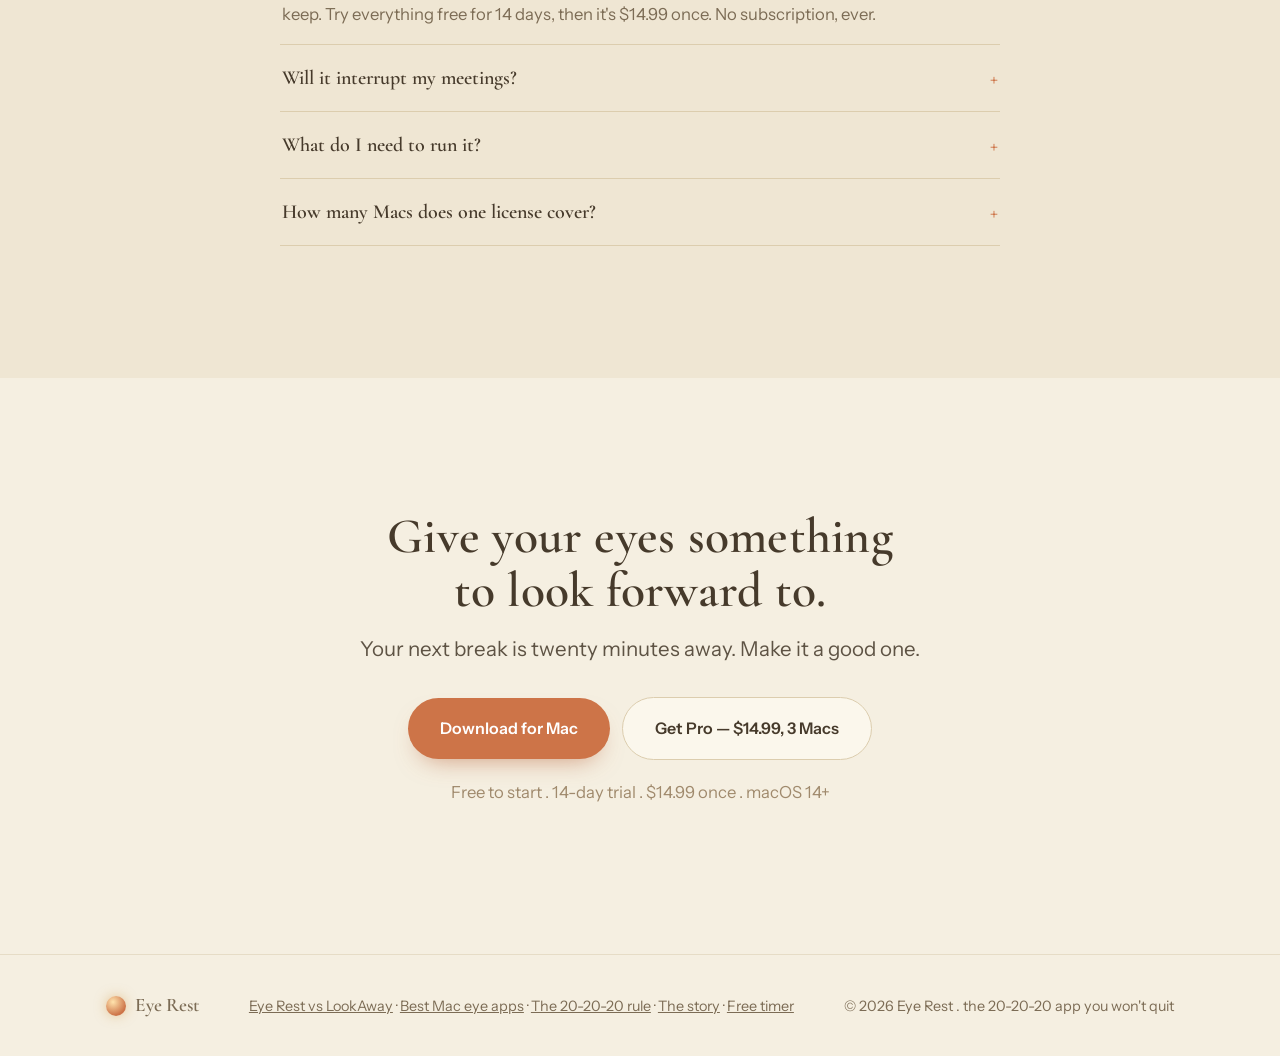
==== commit 22b8fa1e: "Landing: add Organization sameAs (X/YouTube/TikTok); drop dead GSC/Bing meta placeholders" ====
--- a/index.html
+++ b/index.html
@@ -30,7 +30,17 @@
   "description": "A hand-painted macOS menu-bar app that enforces the 20-20-20 eye-rest rule with full-screen painterly break scenes.",
   "url": "https://eyesrest.app/",
   "image": "https://eyesrest.app/img/hero-cozy-coast.jpg",
-  "offers": { "@type": "Offer", "price": "14.99", "priceCurrency": "USD" }
+  "offers": { "@type": "Offer", "price": "14.99", "priceCurrency": "USD" },
+  "publisher": {
+    "@type": "Organization",
+    "name": "Eye Rest",
+    "url": "https://eyesrest.app/",
+    "sameAs": [
+      "https://x.com/hungrangerv",
+      "https://www.youtube.com/@hungranger",
+      "https://www.tiktok.com/@hngv0591"
+    ]
+  }
 }
 </script>
 <script type="application/ld+json">
@@ -203,9 +213,7 @@
 .wl-fine{font-size:.82rem;color:var(--faint);text-align:center;margin:.9rem 0 0}
 @media (prefers-reduced-motion:reduce){.wl-dialog{animation:none}}
 </style>
-<!-- site verification: paste tokens from Google Search Console + Bing Webmaster (URL-prefix, HTML-tag method). -->
-<meta name="google-site-verification" content="GSC_TOKEN">
-<meta name="msvalidate.01" content="BING_TOKEN">
+<!-- Search Console + Bing verified via Cloudflare DNS domain property (GSC) + import (Bing) — no HTML tag needed. -->
 </head>
 <body>
 <a class="btn ghost" href="#main" style="position:absolute;left:-9999px;top:8px" onfocus="this.style.left='16px'">Skip to content</a>
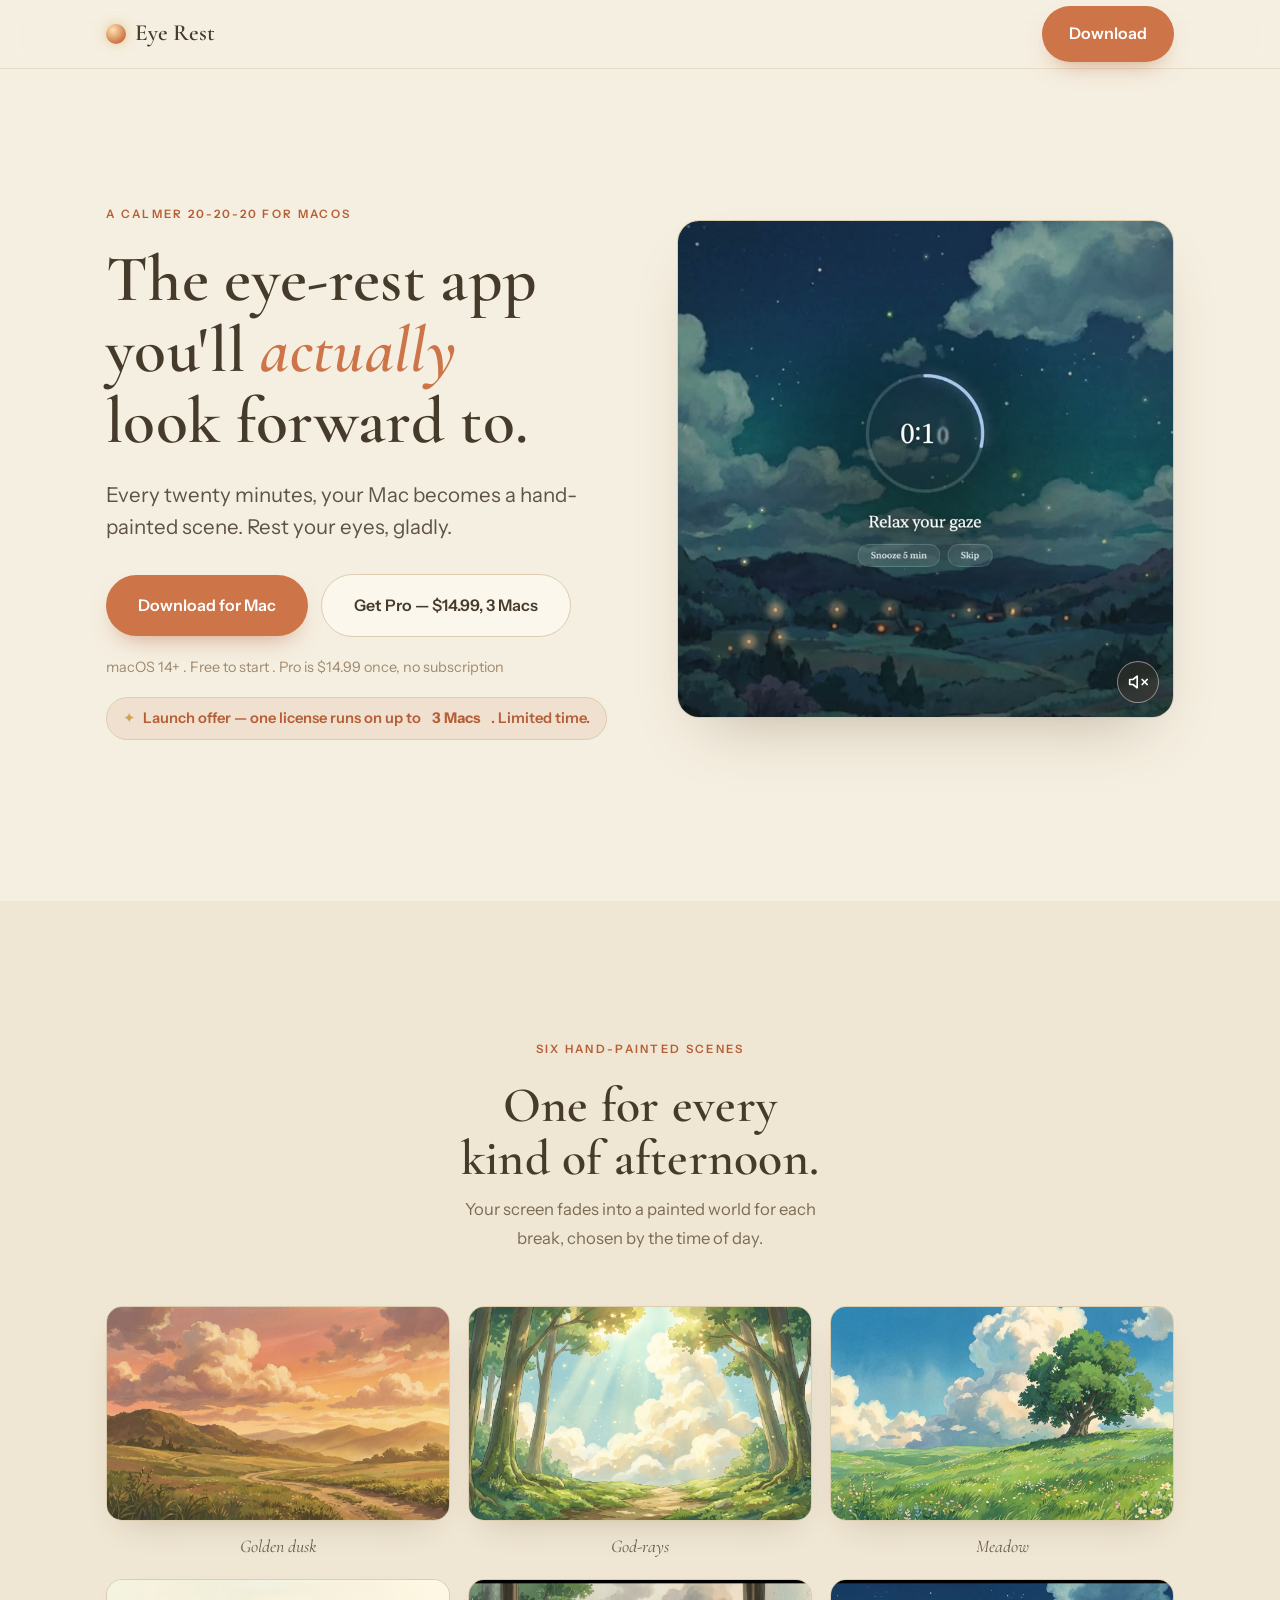
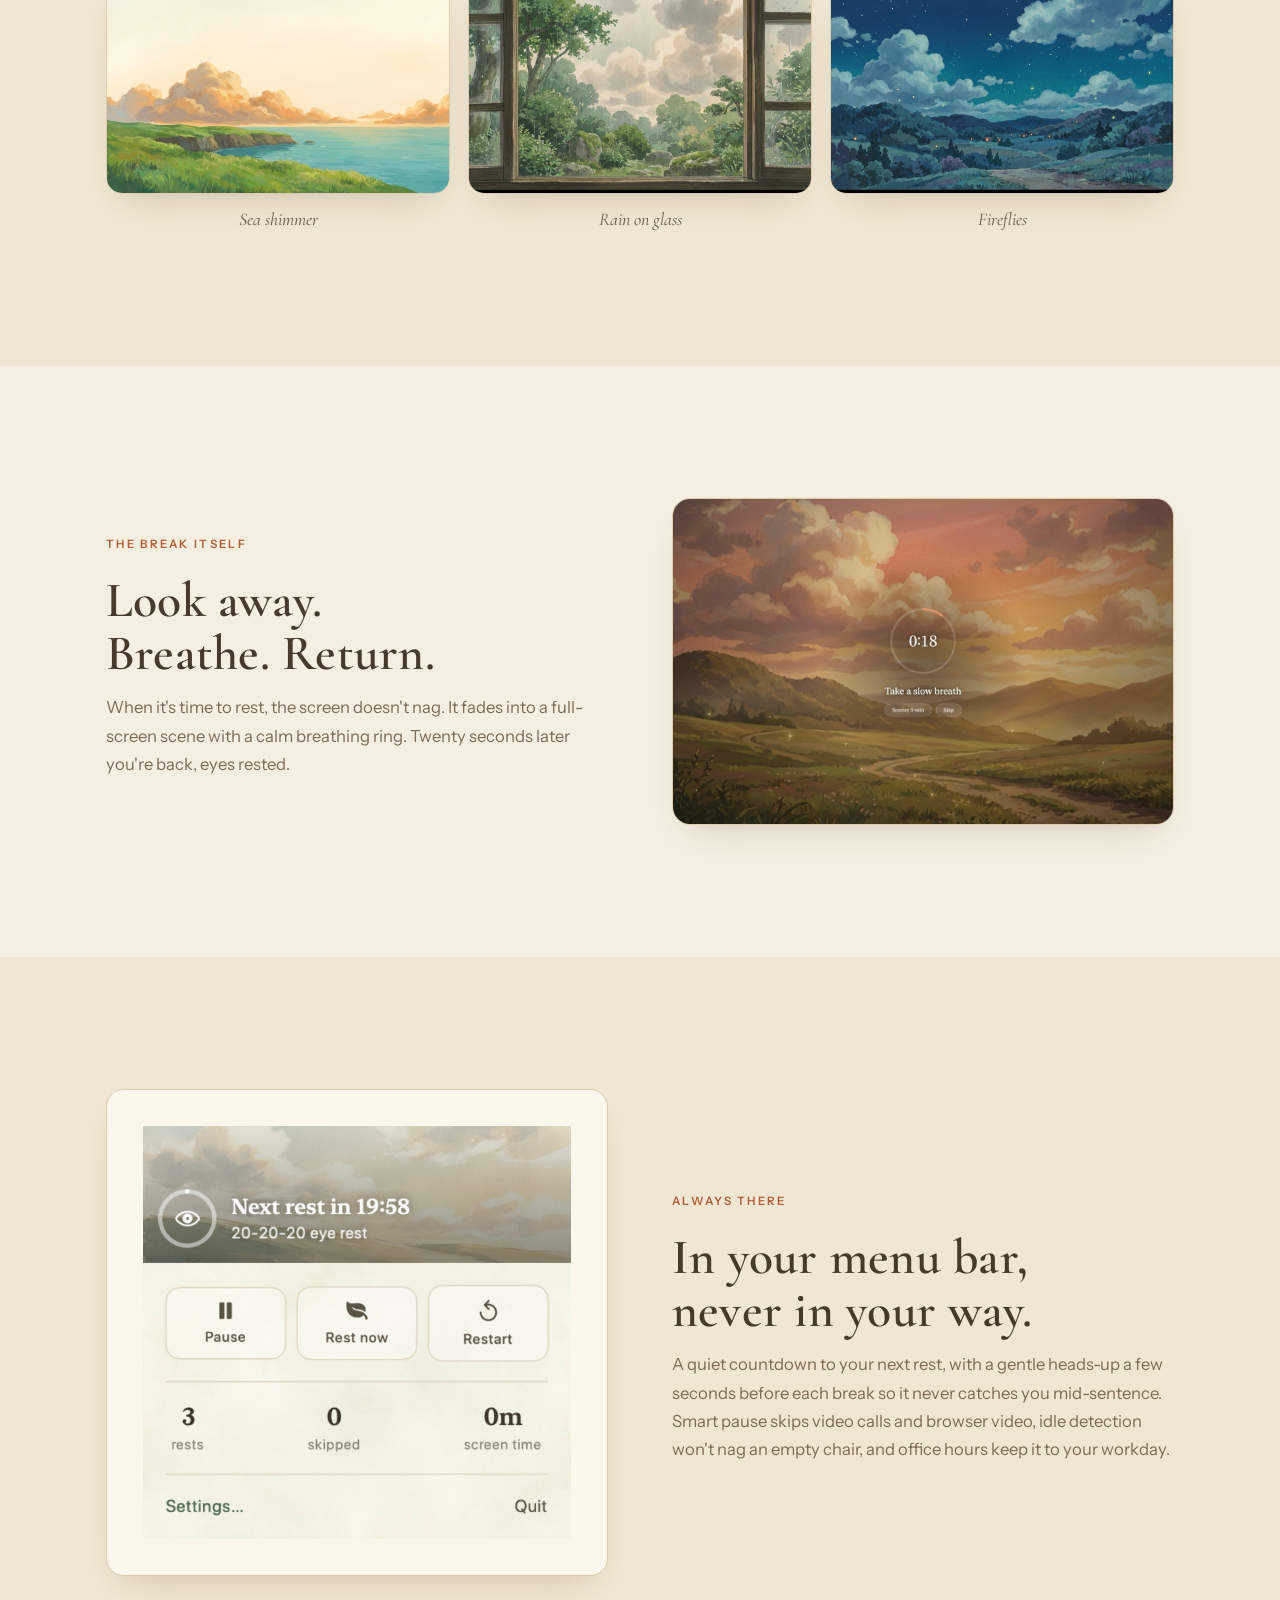
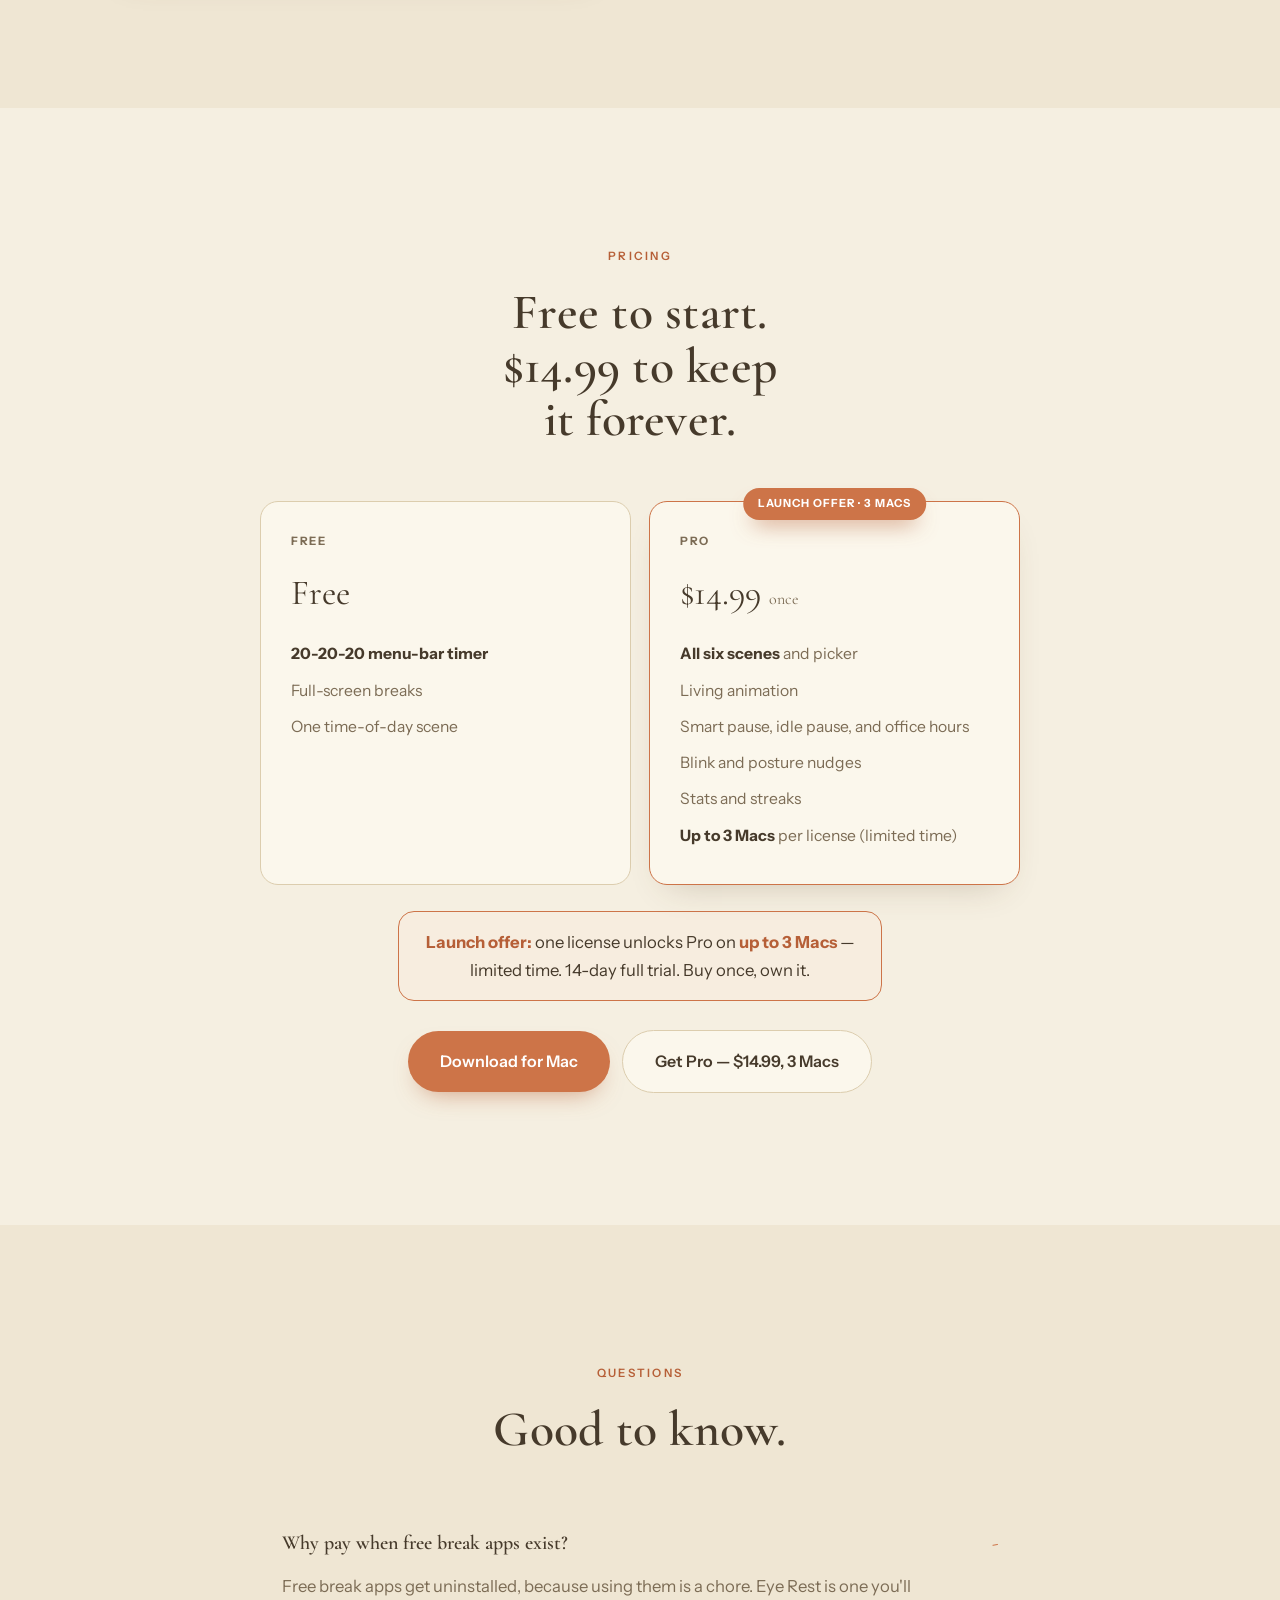
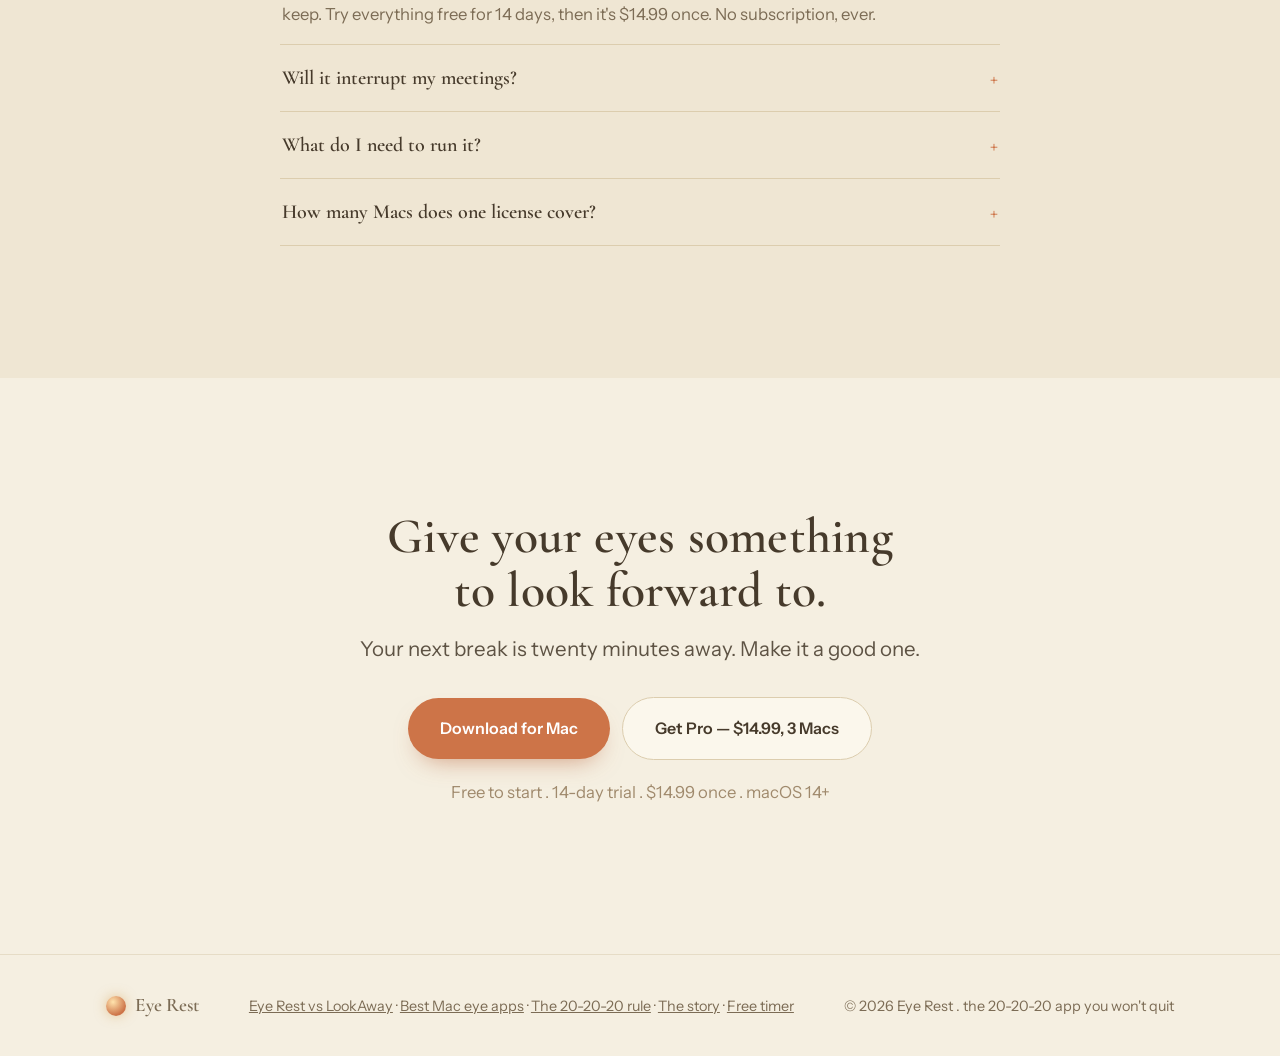
==== commit 40f6df43: "Landing: add Instagram to Organization sameAs" ====
--- a/index.html
+++ b/index.html
@@ -38,7 +38,8 @@
     "sameAs": [
       "https://x.com/hungrangerv",
       "https://www.youtube.com/@hungranger",
-      "https://www.tiktok.com/@hngv0591"
+      "https://www.tiktok.com/@hngv0591",
+      "https://www.instagram.com/hungvu2804/"
     ]
   }
 }
